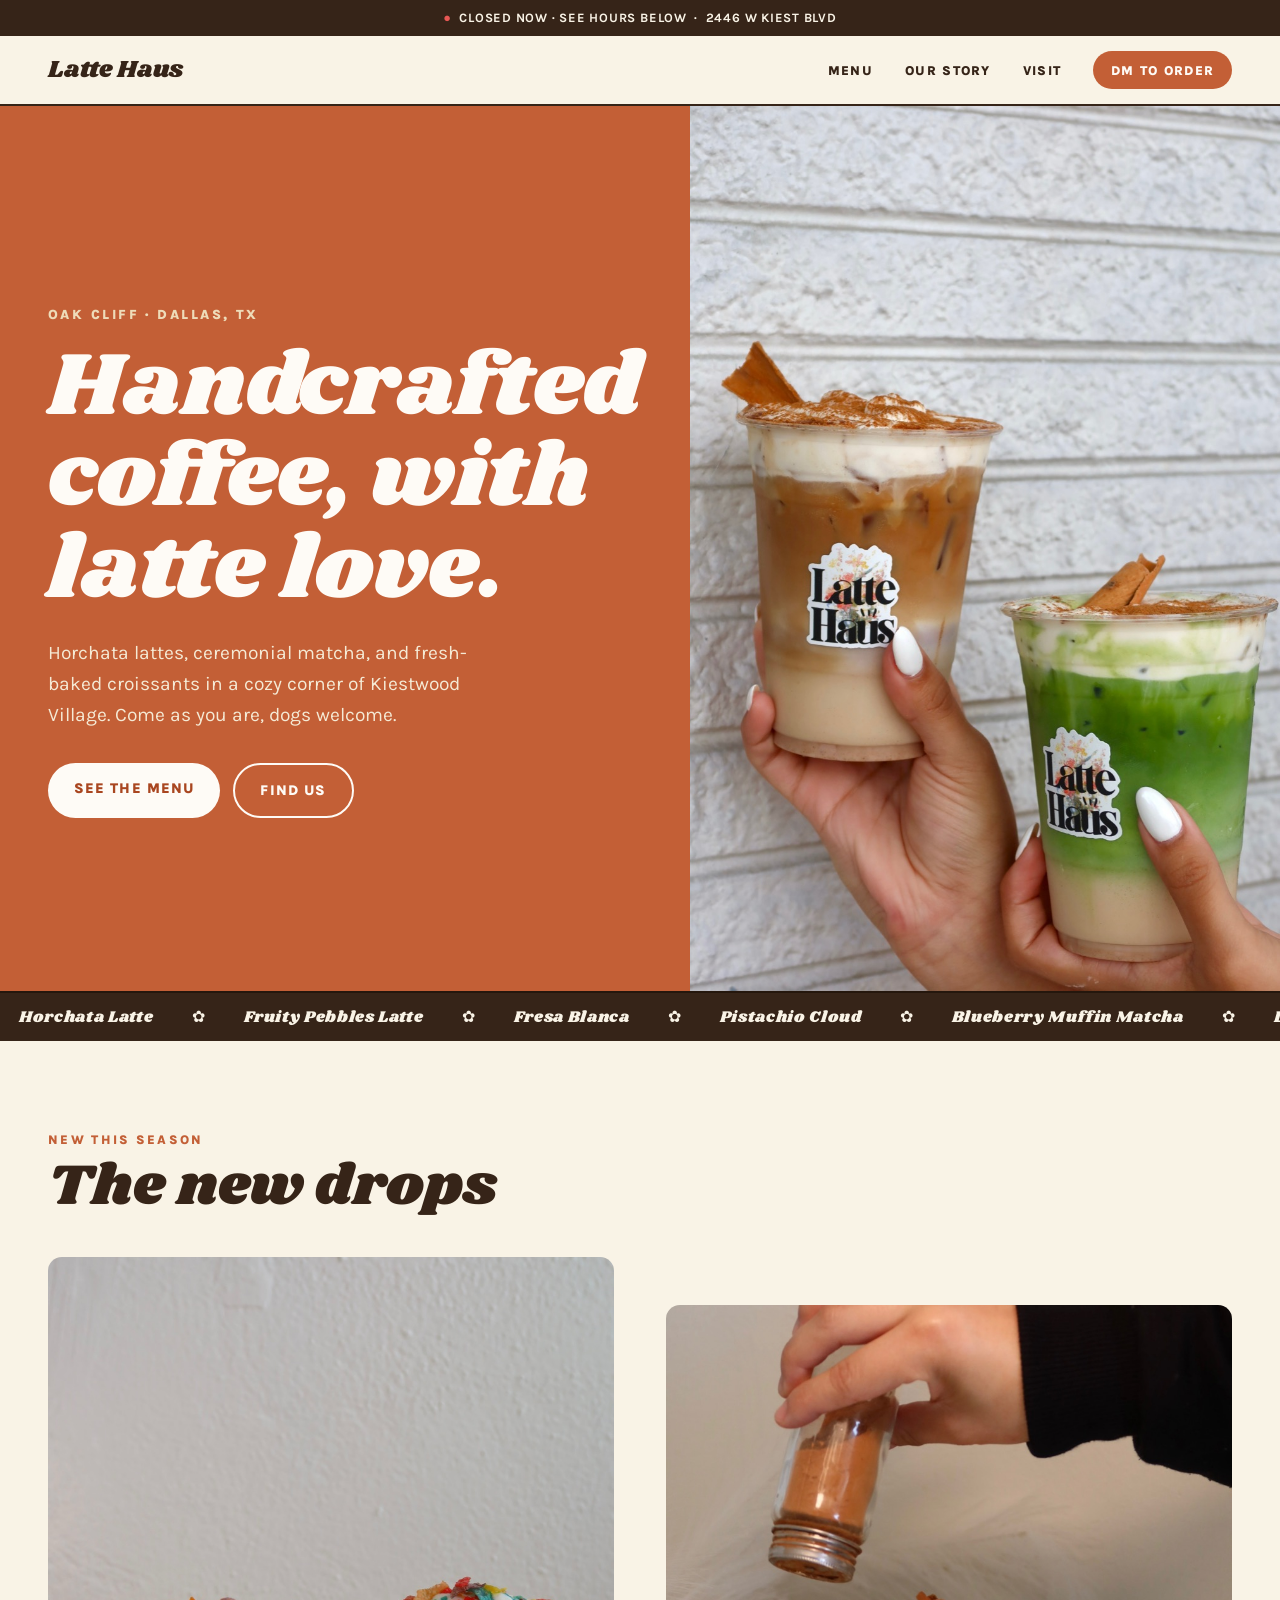
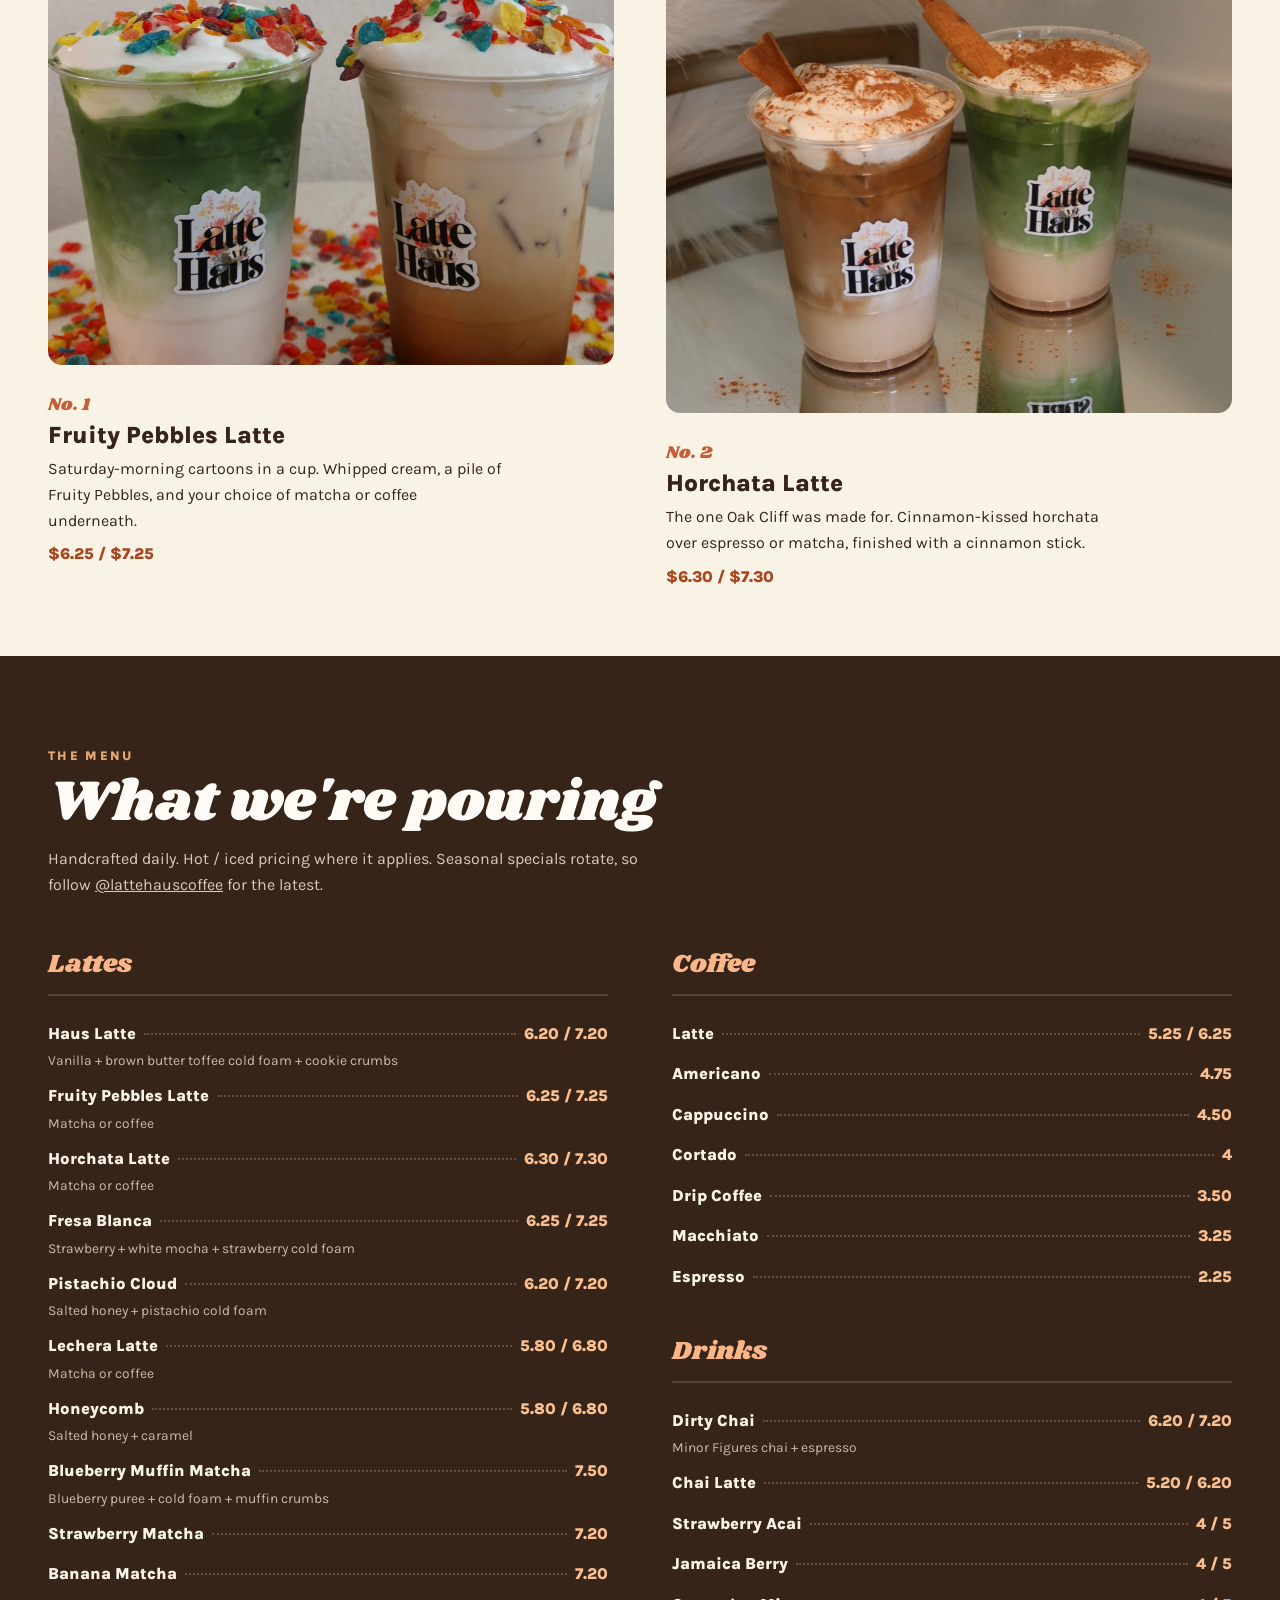
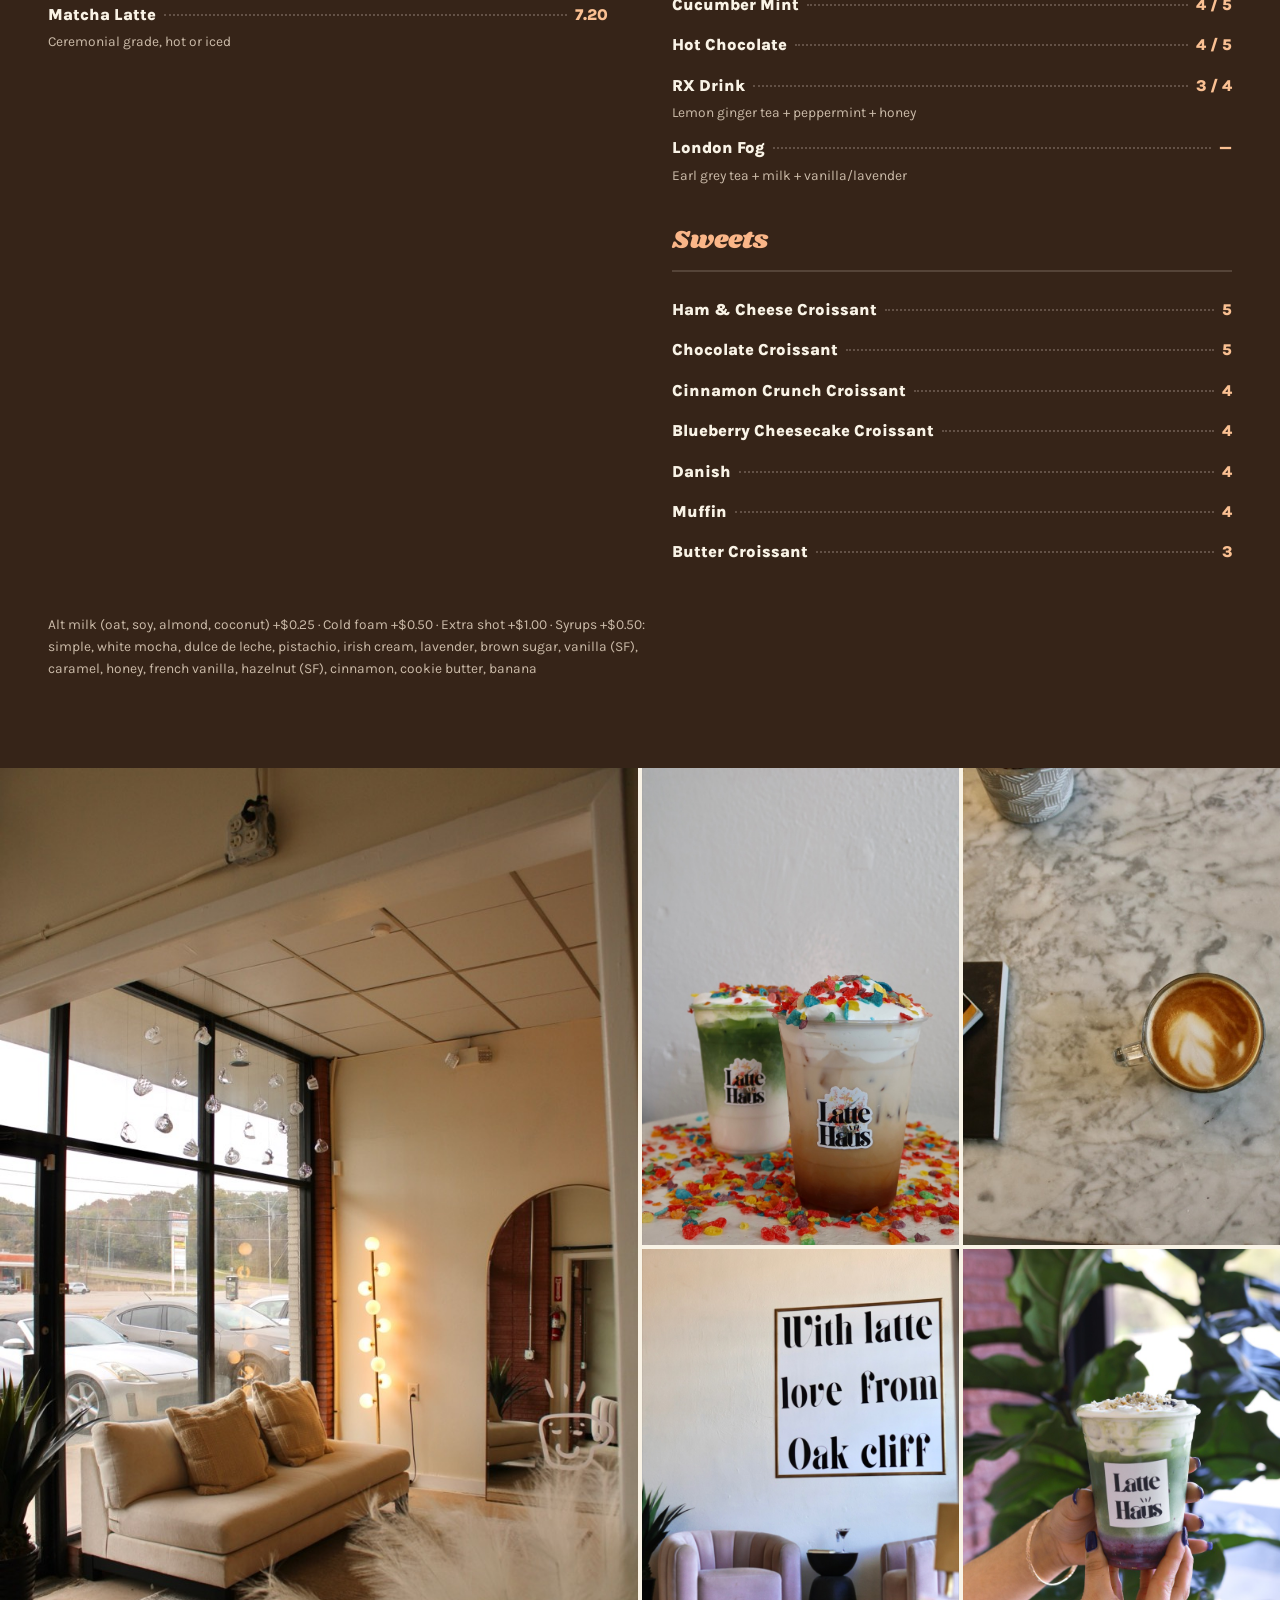
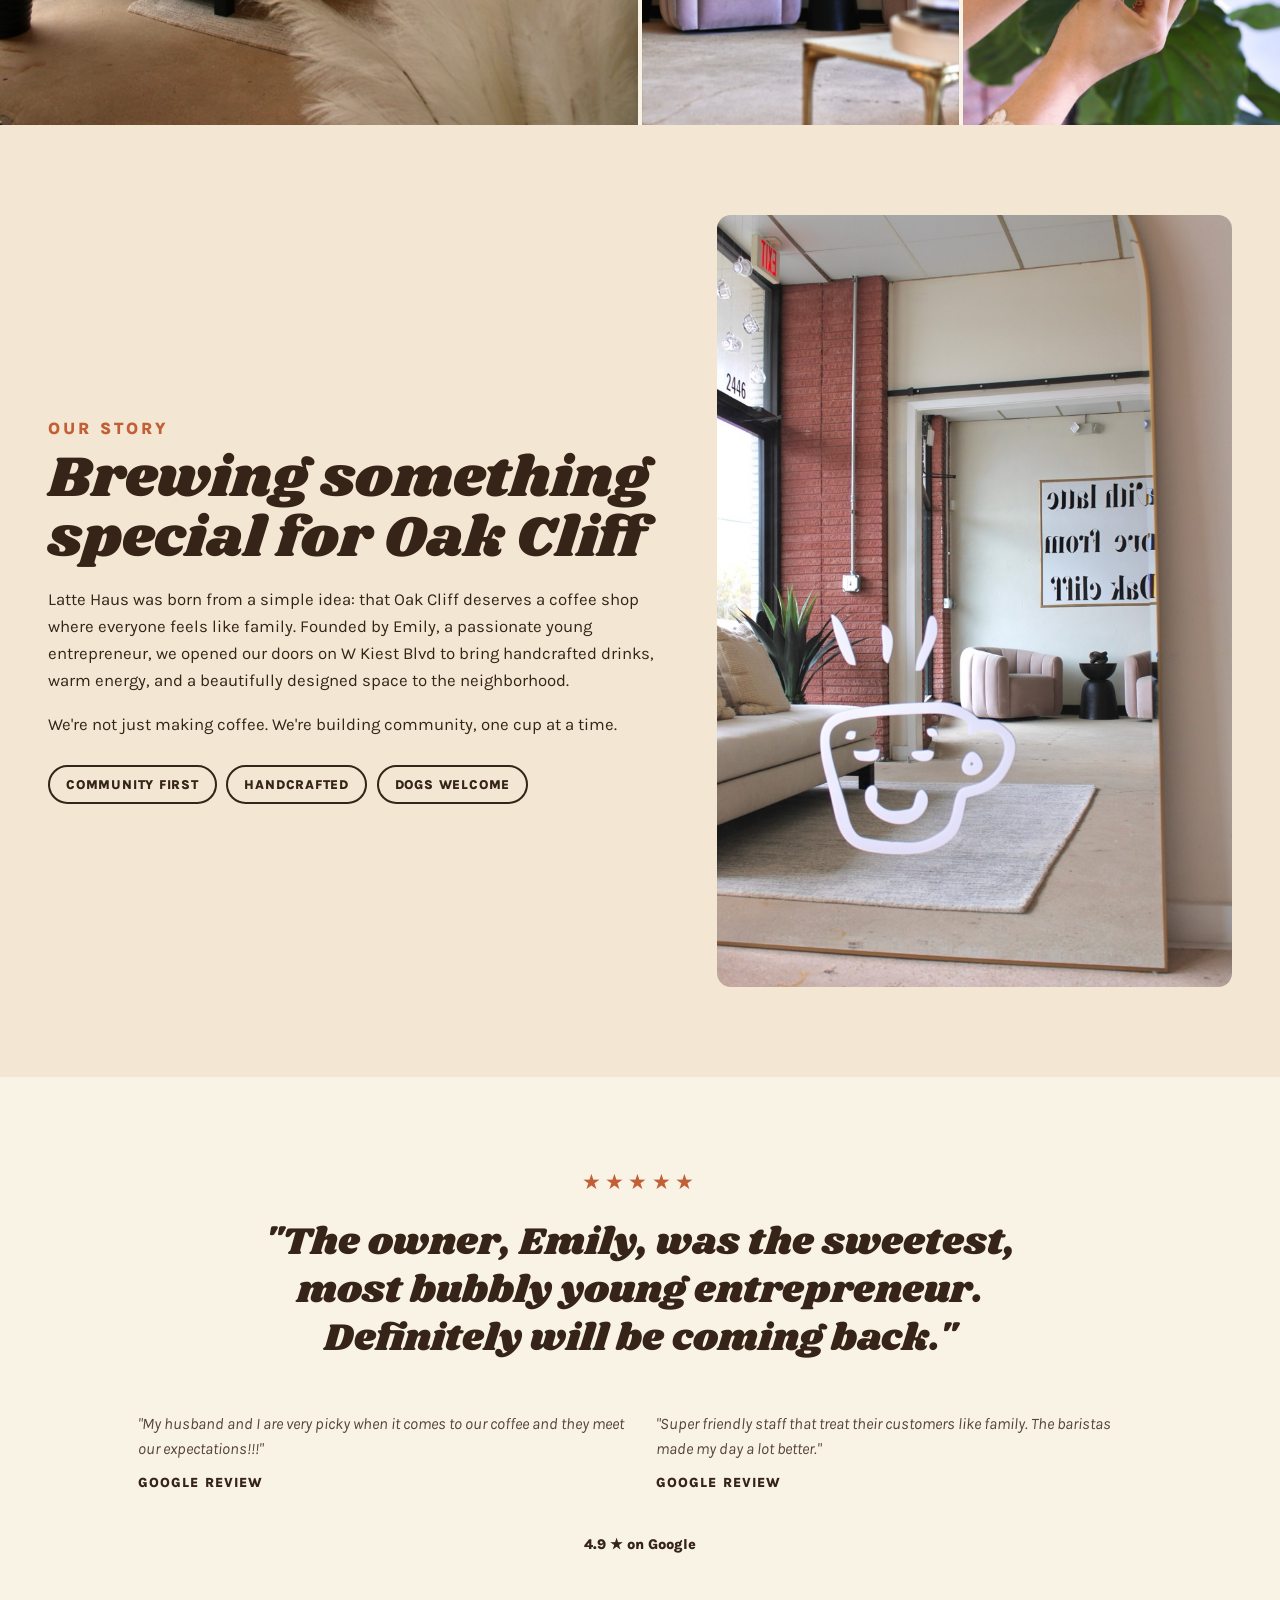
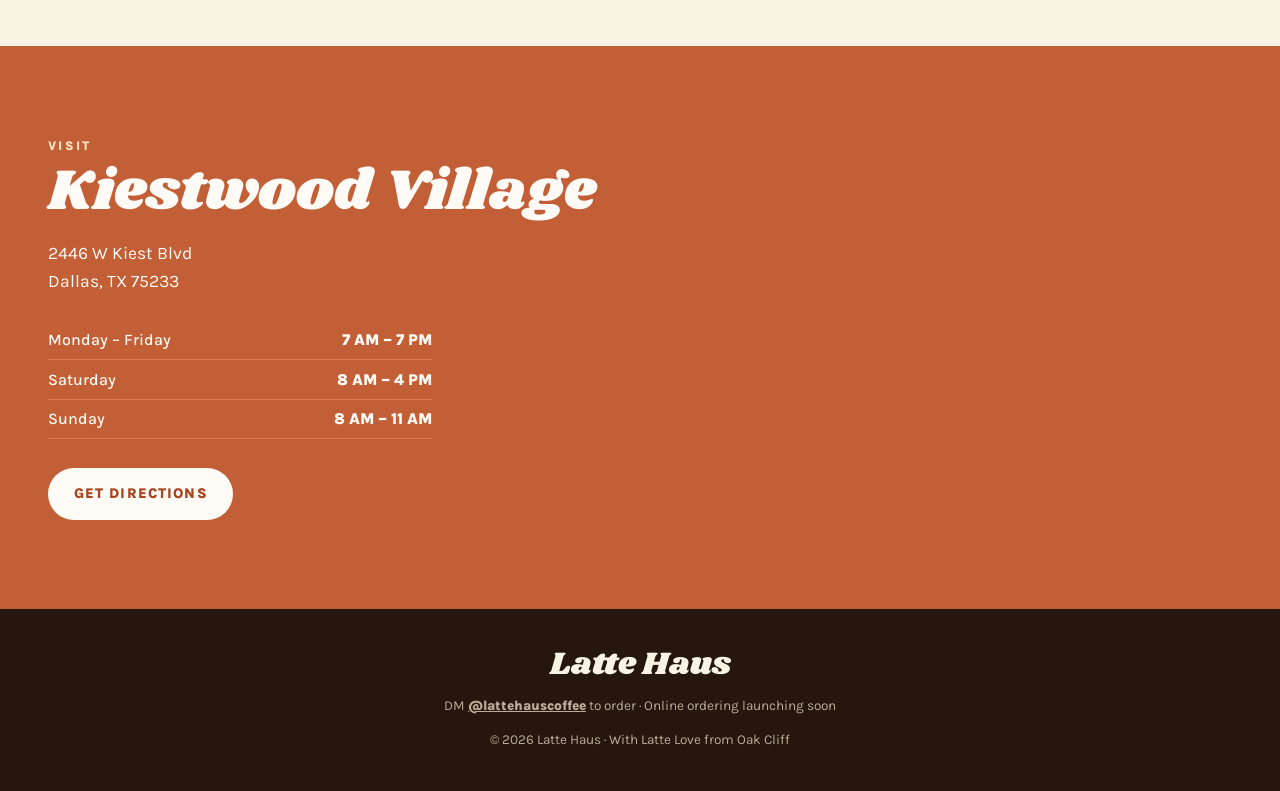
==== mock2.html @ 2e66d917 "Add mock2.html: alternative homepage design preview (unlisted, noindex) Co-Authored-By: Claude Fable" ====
<!DOCTYPE html>
<html lang="en">
<head>
  <meta charset="UTF-8">
  <meta name="viewport" content="width=device-width, initial-scale=1.0">
  <meta name="robots" content="noindex, nofollow">
  <title>Latte Haus — Mock 2 Preview</title>
  <link rel="preconnect" href="https://fonts.googleapis.com">
  <link rel="preconnect" href="https://fonts.gstatic.com" crossorigin>
  <link href="https://fonts.googleapis.com/css2?family=Shrikhand&family=Karla:ital,wght@0,400;0,500;0,700;0,800;1,400&display=swap" rel="stylesheet">
  <style>
    :root {
      --cream: oklch(0.965 0.018 84);
      --cream-deep: oklch(0.93 0.03 80);
      --espresso: oklch(0.28 0.035 55);
      --espresso-deep: oklch(0.22 0.03 55);
      --terracotta: oklch(0.6 0.14 42);
      --terracotta-deep: oklch(0.52 0.14 40);
      --matcha: oklch(0.55 0.09 135);
      --whip: oklch(0.99 0.008 84);
      --display: 'Shrikhand', serif;
      --body: 'Karla', sans-serif;
    }
    * { margin: 0; padding: 0; box-sizing: border-box; }
    html { scroll-behavior: smooth; scroll-padding-top: 4.5rem; }
    body {
      font-family: var(--body);
      background: var(--cream);
      color: var(--espresso);
      line-height: 1.6;
      overflow-x: hidden;
    }
    img { max-width: 100%; display: block; }
    a { color: inherit; }

    /* ---------- status ribbon ---------- */
    .ribbon {
      background: var(--espresso);
      color: var(--cream);
      font-size: 0.8rem;
      font-weight: 700;
      letter-spacing: 0.06em;
      text-transform: uppercase;
      text-align: center;
      padding: 0.5rem 1rem;
    }
    .ribbon .dot { color: oklch(0.75 0.16 140); }
    .ribbon .closed-dot { color: oklch(0.65 0.18 25); }

    /* ---------- nav ---------- */
    nav {
      position: sticky; top: 0; z-index: 50;
      display: flex; align-items: center; justify-content: space-between;
      padding: 0.9rem clamp(1rem, 4vw, 3rem);
      background: var(--cream);
      border-bottom: 2px solid var(--espresso);
    }
    .wordmark { font-family: var(--display); font-size: 1.5rem; text-decoration: none; line-height: 1; }
    .nav-links { display: flex; gap: clamp(0.9rem, 2.5vw, 2rem); align-items: center; }
    .nav-links a {
      text-decoration: none; font-weight: 800; font-size: 0.82rem;
      letter-spacing: 0.1em; text-transform: uppercase;
    }
    .nav-links a.order-pill {
      background: var(--terracotta); color: var(--whip);
      padding: 0.55rem 1.1rem; border-radius: 99px;
    }
    .nav-links a:not(.order-pill) { display: none; }
    @media (min-width: 720px) { .nav-links a:not(.order-pill) { display: inline; } }

    /* ---------- hero ---------- */
    .hero { background: var(--terracotta); color: var(--whip); }
    .hero-inner {
      display: grid; grid-template-columns: 1fr;
      max-width: 1300px; margin: 0 auto;
    }
    .hero-copy { padding: clamp(2.5rem, 6vw, 5rem) clamp(1.25rem, 4vw, 3rem) clamp(2rem, 4vw, 4rem); }
    .hero-kicker {
      font-weight: 800; font-size: 0.85rem; letter-spacing: 0.18em;
      text-transform: uppercase; margin-bottom: 1rem;
      color: oklch(0.9 0.05 84);
    }
    h1 {
      font-family: var(--display);
      font-size: clamp(2.6rem, 8.5vw, 5.6rem);
      line-height: 1.02;
      font-weight: 400;
      text-wrap: balance;
    }
    .hero-copy p.sub {
      margin-top: 1.4rem; font-size: clamp(1rem, 2vw, 1.2rem);
      max-width: 42ch; color: oklch(0.94 0.03 84);
    }
    .hero-ctas { margin-top: 2rem; display: flex; gap: 0.8rem; flex-wrap: wrap; }
    .btn {
      display: inline-block; text-decoration: none; font-weight: 800;
      font-size: 0.9rem; letter-spacing: 0.08em; text-transform: uppercase;
      padding: 0.9rem 1.6rem; border-radius: 99px;
    }
    .btn-light { background: var(--whip); color: var(--terracotta-deep); }
    .btn-ghost { border: 2px solid var(--whip); color: var(--whip); }
    .hero-photo img { width: 100%; height: 100%; object-fit: cover; aspect-ratio: 4/3; }
    @media (min-width: 900px) {
      .hero-inner { grid-template-columns: 1.05fr 1fr; align-items: stretch; }
      .hero-copy { align-self: center; }
      .hero-photo img { aspect-ratio: auto; min-height: 560px; }
    }

    /* ---------- ticker ---------- */
    .ticker {
      background: var(--espresso); color: var(--cream);
      overflow: hidden; white-space: nowrap;
      border-top: 2px solid var(--espresso-deep);
      padding: 0.65rem 0;
    }
    .ticker-track {
      display: inline-block;
      animation: tick 28s linear infinite;
      font-family: var(--display); font-size: 1rem; letter-spacing: 0.04em;
    }
    .ticker-track span { margin: 0 1.2rem; }
    @keyframes tick { from { transform: translateX(0); } to { transform: translateX(-50%); } }
    @media (prefers-reduced-motion: reduce) { .ticker-track { animation: none; } }

    /* ---------- new drops ---------- */
    .drops { max-width: 1300px; margin: 0 auto; padding: clamp(3rem, 7vw, 6rem) clamp(1.25rem, 4vw, 3rem); }
    .section-kicker {
      font-weight: 800; font-size: 0.8rem; letter-spacing: 0.18em;
      text-transform: uppercase; color: var(--terracotta);
    }
    h2 {
      font-family: var(--display); font-weight: 400;
      font-size: clamp(2rem, 5.5vw, 3.6rem); line-height: 1.05;
      margin-top: 0.4rem;
    }
    .drops-grid { display: grid; gap: clamp(1.5rem, 4vw, 3.5rem); margin-top: 2.5rem; }
    .drop { display: grid; gap: 1.2rem; align-content: start; }
    .drop img { border-radius: 14px; aspect-ratio: 4/5; object-fit: cover; }
    .drop-num {
      font-family: var(--display); color: var(--terracotta);
      font-size: 1.1rem;
    }
    .drop h3 { font-size: 1.5rem; font-weight: 800; line-height: 1.15; margin-top: 0.2rem; }
    .drop p { margin-top: 0.4rem; max-width: 46ch; }
    .drop .price { font-weight: 800; color: var(--terracotta-deep); margin-top: 0.5rem; }
    @media (min-width: 800px) {
      .drops-grid { grid-template-columns: 1fr 1fr; }
      .drop:nth-child(2) { transform: translateY(3rem); }
    }

    /* ---------- menu ---------- */
    .menu { background: var(--espresso); color: var(--cream); }
    .menu-inner { max-width: 1300px; margin: 0 auto; padding: clamp(3rem, 7vw, 6rem) clamp(1.25rem, 4vw, 3rem); }
    .menu .section-kicker { color: oklch(0.78 0.1 60); }
    .menu h2 { color: var(--whip); }
    .menu-note-top { margin-top: 0.8rem; color: oklch(0.85 0.03 70); max-width: 60ch; }
    .menu-cols { display: grid; gap: clamp(2.2rem, 5vw, 4rem); margin-top: 3rem; }
    @media (min-width: 800px) { .menu-cols { grid-template-columns: 1fr 1fr; } }
    .menu-cat h3 {
      font-family: var(--display); font-weight: 400; font-size: 1.6rem;
      color: oklch(0.83 0.1 55);
      border-bottom: 2px solid oklch(0.4 0.03 55);
      padding-bottom: 0.5rem; margin-bottom: 1.1rem;
    }
    .mi { display: flex; align-items: baseline; gap: 0.5rem; padding: 0.45rem 0; }
    .mi .n { font-weight: 800; font-size: 1.02rem; white-space: nowrap; }
    .mi .leader { flex: 1; border-bottom: 2px dotted oklch(0.45 0.03 55); transform: translateY(-4px); min-width: 1.5rem; }
    .mi .p { font-weight: 800; white-space: nowrap; color: oklch(0.85 0.09 60); }
    .mi-desc { font-size: 0.86rem; color: oklch(0.8 0.03 70); margin: -0.3rem 0 0.3rem; max-width: 52ch; }
    .menu-footnote { margin-top: 2.5rem; font-size: 0.86rem; color: oklch(0.8 0.03 70); max-width: 75ch; }

    /* ---------- gallery ---------- */
    .gallery { display: grid; grid-template-columns: repeat(2, 1fr); gap: 4px; }
    .gallery img { width: 100%; height: 100%; object-fit: cover; aspect-ratio: 1; }
    .gallery img:first-child { grid-column: span 2; aspect-ratio: 2/1; }
    @media (min-width: 800px) {
      .gallery { grid-template-columns: repeat(4, 1fr); }
      .gallery img:first-child { grid-column: span 2; grid-row: span 2; aspect-ratio: auto; }
    }

    /* ---------- story ---------- */
    .story-wrap { background: var(--cream-deep); }
    .story {
      max-width: 1300px; margin: 0 auto;
      padding: clamp(3rem, 7vw, 6rem) clamp(1.25rem, 4vw, 3rem);
      display: grid; gap: 2.5rem;
    }
    .story p { max-width: 62ch; margin-top: 1.1rem; font-size: 1.05rem; }
    .story-facts { display: flex; flex-wrap: wrap; gap: 0.6rem; margin-top: 1.6rem; }
    .fact {
      border: 2px solid var(--espresso); border-radius: 99px;
      padding: 0.45rem 1rem; font-weight: 800; font-size: 0.82rem;
      letter-spacing: 0.06em; text-transform: uppercase;
    }
    .story img { border-radius: 14px; }
    @media (min-width: 900px) {
      .story { grid-template-columns: 1.1fr 0.9fr; align-items: center; }
    }

    /* ---------- reviews ---------- */
    .reviews { max-width: 1100px; margin: 0 auto; padding: clamp(3rem, 7vw, 6rem) clamp(1.25rem, 4vw, 3rem); text-align: center; }
    .stars { color: var(--terracotta); font-size: 1.3rem; letter-spacing: 0.2em; }
    blockquote.big {
      font-family: var(--display); font-weight: 400;
      font-size: clamp(1.4rem, 3.6vw, 2.4rem); line-height: 1.25;
      margin-top: 1.2rem; text-wrap: balance;
    }
    .review-row { display: grid; gap: 2rem; margin-top: 3rem; text-align: left; }
    @media (min-width: 720px) { .review-row { grid-template-columns: 1fr 1fr; } }
    .review-row blockquote { font-style: italic; color: oklch(0.4 0.03 55); }
    .review-row cite { display: block; font-style: normal; font-weight: 800; margin-top: 0.6rem; font-size: 0.85rem; letter-spacing: 0.08em; text-transform: uppercase; }
    .gbadge { margin-top: 2.5rem; font-weight: 800; font-size: 0.9rem; }

    /* ---------- visit ---------- */
    .visit { background: var(--terracotta); color: var(--whip); }
    .visit-inner {
      max-width: 1300px; margin: 0 auto;
      padding: clamp(3rem, 7vw, 6rem) clamp(1.25rem, 4vw, 3rem);
      display: grid; gap: 2.5rem;
    }
    @media (min-width: 900px) { .visit-inner { grid-template-columns: 1fr 1fr; } }
    .visit .section-kicker { color: oklch(0.92 0.05 84); }
    .visit h2 { color: var(--whip); }
    .visit address { font-style: normal; font-size: 1.1rem; margin-top: 1rem; }
    .hours { margin-top: 1.6rem; width: 100%; max-width: 24rem; border-collapse: collapse; }
    .hours td { padding: 0.4rem 0; border-bottom: 1px solid oklch(0.68 0.12 42); font-weight: 500; }
    .hours td:last-child { text-align: right; font-weight: 800; }
    .visit iframe { width: 100%; height: 100%; min-height: 320px; border: 0; border-radius: 14px; }
    .visit .btn-light { margin-top: 1.8rem; }

    /* ---------- footer ---------- */
    footer {
      background: var(--espresso-deep); color: var(--cream);
      text-align: center; padding: 2.5rem 1.25rem;
    }
    footer .wordmark { font-size: 2rem; }
    footer p { font-size: 0.85rem; margin-top: 0.8rem; color: oklch(0.75 0.03 70); }
    footer a { font-weight: 800; }
  </style>
</head>
<body>

  <div class="ribbon" id="status-ribbon">☕ With Latte Love from Oak Cliff</div>

  <nav>
    <a class="wordmark" href="#top">Latte Haus</a>
    <div class="nav-links">
      <a href="#menu">Menu</a>
      <a href="#story">Our Story</a>
      <a href="#visit">Visit</a>
      <a class="order-pill" href="https://www.instagram.com/lattehauscoffee/" target="_blank" rel="noopener">DM to Order</a>
    </div>
  </nav>

  <header class="hero" id="top">
    <div class="hero-inner">
      <div class="hero-copy">
        <p class="hero-kicker">Oak Cliff · Dallas, TX</p>
        <h1>Handcrafted coffee, with latte love.</h1>
        <p class="sub">Horchata lattes, ceremonial matcha, and fresh-baked croissants in a cozy corner of Kiestwood Village. Come as you are, dogs welcome.</p>
        <div class="hero-ctas">
          <a class="btn btn-light" href="#menu">See the Menu</a>
          <a class="btn btn-ghost" href="#visit">Find Us</a>
        </div>
      </div>
      <div class="hero-photo">
        <img src="images/horchata-matcha-pair-wall.jpg" alt="Horchata Latte and matcha Horchata Latte, cinnamon-dusted, held up against the white brick outside Latte Haus">
      </div>
    </div>
  </header>

  <div class="ticker" aria-hidden="true">
    <div class="ticker-track" id="ticker-track">
      <span>Horchata Latte</span><span>✿</span><span>Fruity Pebbles Latte</span><span>✿</span><span>Fresa Blanca</span><span>✿</span><span>Pistachio Cloud</span><span>✿</span><span>Blueberry Muffin Matcha</span><span>✿</span><span>Lechera Latte</span><span>✿</span><span>Honeycomb</span><span>✿</span><span>Jamaica Berry</span><span>✿</span>
    </div>
  </div>

  <section class="drops">
    <p class="section-kicker">New This Season</p>
    <h2>The new drops</h2>
    <div class="drops-grid">
      <div class="drop">
        <img src="images/fruity-pebbles-pair.jpg" alt="Fruity Pebbles Lattes, matcha and coffee, piled with whipped cream and cereal">
        <div>
          <p class="drop-num">No. 1</p>
          <h3>Fruity Pebbles Latte</h3>
          <p>Saturday-morning cartoons in a cup. Whipped cream, a pile of Fruity Pebbles, and your choice of matcha or coffee underneath.</p>
          <p class="price">$6.25 / $7.25</p>
        </div>
      </div>
      <div class="drop">
        <img src="images/horchata-cinnamon-sprinkle.jpg" alt="Cinnamon being shaken over a pair of Horchata Lattes with cinnamon-stick garnish">
        <div>
          <p class="drop-num">No. 2</p>
          <h3>Horchata Latte</h3>
          <p>The one Oak Cliff was made for. Cinnamon-kissed horchata over espresso or matcha, finished with a cinnamon stick.</p>
          <p class="price">$6.30 / $7.30</p>
        </div>
      </div>
    </div>
  </section>

  <section class="menu" id="menu">
    <div class="menu-inner">
      <p class="section-kicker">The Menu</p>
      <h2>What we're pouring</h2>
      <p class="menu-note-top">Handcrafted daily. Hot / iced pricing where it applies. Seasonal specials rotate, so follow <a href="https://www.instagram.com/lattehauscoffee/" target="_blank" rel="noopener">@lattehauscoffee</a> for the latest.</p>
      <div class="menu-cols">
        <div>
          <div class="menu-cat">
            <h3>Lattes</h3>
            <div class="mi"><span class="n">Haus Latte</span><span class="leader"></span><span class="p">6.20 / 7.20</span></div>
            <p class="mi-desc">Vanilla + brown butter toffee cold foam + cookie crumbs</p>
            <div class="mi"><span class="n">Fruity Pebbles Latte</span><span class="leader"></span><span class="p">6.25 / 7.25</span></div>
            <p class="mi-desc">Matcha or coffee</p>
            <div class="mi"><span class="n">Horchata Latte</span><span class="leader"></span><span class="p">6.30 / 7.30</span></div>
            <p class="mi-desc">Matcha or coffee</p>
            <div class="mi"><span class="n">Fresa Blanca</span><span class="leader"></span><span class="p">6.25 / 7.25</span></div>
            <p class="mi-desc">Strawberry + white mocha + strawberry cold foam</p>
            <div class="mi"><span class="n">Pistachio Cloud</span><span class="leader"></span><span class="p">6.20 / 7.20</span></div>
            <p class="mi-desc">Salted honey + pistachio cold foam</p>
            <div class="mi"><span class="n">Lechera Latte</span><span class="leader"></span><span class="p">5.80 / 6.80</span></div>
            <p class="mi-desc">Matcha or coffee</p>
            <div class="mi"><span class="n">Honeycomb</span><span class="leader"></span><span class="p">5.80 / 6.80</span></div>
            <p class="mi-desc">Salted honey + caramel</p>
            <div class="mi"><span class="n">Blueberry Muffin Matcha</span><span class="leader"></span><span class="p">7.50</span></div>
            <p class="mi-desc">Blueberry puree + cold foam + muffin crumbs</p>
            <div class="mi"><span class="n">Strawberry Matcha</span><span class="leader"></span><span class="p">7.20</span></div>
            <div class="mi"><span class="n">Banana Matcha</span><span class="leader"></span><span class="p">7.20</span></div>
            <div class="mi"><span class="n">Matcha Latte</span><span class="leader"></span><span class="p">7.20</span></div>
            <p class="mi-desc">Ceremonial grade, hot or iced</p>
          </div>
        </div>
        <div>
          <div class="menu-cat">
            <h3>Coffee</h3>
            <div class="mi"><span class="n">Latte</span><span class="leader"></span><span class="p">5.25 / 6.25</span></div>
            <div class="mi"><span class="n">Americano</span><span class="leader"></span><span class="p">4.75</span></div>
            <div class="mi"><span class="n">Cappuccino</span><span class="leader"></span><span class="p">4.50</span></div>
            <div class="mi"><span class="n">Cortado</span><span class="leader"></span><span class="p">4</span></div>
            <div class="mi"><span class="n">Drip Coffee</span><span class="leader"></span><span class="p">3.50</span></div>
            <div class="mi"><span class="n">Macchiato</span><span class="leader"></span><span class="p">3.25</span></div>
            <div class="mi"><span class="n">Espresso</span><span class="leader"></span><span class="p">2.25</span></div>
          </div>
          <div class="menu-cat" style="margin-top:2.2rem;">
            <h3>Drinks</h3>
            <div class="mi"><span class="n">Dirty Chai</span><span class="leader"></span><span class="p">6.20 / 7.20</span></div>
            <p class="mi-desc">Minor Figures chai + espresso</p>
            <div class="mi"><span class="n">Chai Latte</span><span class="leader"></span><span class="p">5.20 / 6.20</span></div>
            <div class="mi"><span class="n">Strawberry Acai</span><span class="leader"></span><span class="p">4 / 5</span></div>
            <div class="mi"><span class="n">Jamaica Berry</span><span class="leader"></span><span class="p">4 / 5</span></div>
            <div class="mi"><span class="n">Cucumber Mint</span><span class="leader"></span><span class="p">4 / 5</span></div>
            <div class="mi"><span class="n">Hot Chocolate</span><span class="leader"></span><span class="p">4 / 5</span></div>
            <div class="mi"><span class="n">RX Drink</span><span class="leader"></span><span class="p">3 / 4</span></div>
            <p class="mi-desc">Lemon ginger tea + peppermint + honey</p>
            <div class="mi"><span class="n">London Fog</span><span class="leader"></span><span class="p">—</span></div>
            <p class="mi-desc">Earl grey tea + milk + vanilla/lavender</p>
          </div>
          <div class="menu-cat" style="margin-top:2.2rem;">
            <h3>Sweets</h3>
            <div class="mi"><span class="n">Ham &amp; Cheese Croissant</span><span class="leader"></span><span class="p">5</span></div>
            <div class="mi"><span class="n">Chocolate Croissant</span><span class="leader"></span><span class="p">5</span></div>
            <div class="mi"><span class="n">Cinnamon Crunch Croissant</span><span class="leader"></span><span class="p">4</span></div>
            <div class="mi"><span class="n">Blueberry Cheesecake Croissant</span><span class="leader"></span><span class="p">4</span></div>
            <div class="mi"><span class="n">Danish</span><span class="leader"></span><span class="p">4</span></div>
            <div class="mi"><span class="n">Muffin</span><span class="leader"></span><span class="p">4</span></div>
            <div class="mi"><span class="n">Butter Croissant</span><span class="leader"></span><span class="p">3</span></div>
          </div>
        </div>
      </div>
      <p class="menu-footnote">Alt milk (oat, soy, almond, coconut) +$0.25 · Cold foam +$0.50 · Extra shot +$1.00 · Syrups +$0.50: simple, white mocha, dulce de leche, pistachio, irish cream, lavender, brown sugar, vanilla (SF), caramel, honey, french vanilla, hazelnut (SF), cinnamon, cookie butter, banana</p>
    </div>
  </section>

  <div class="gallery">
    <img src="images/interior-lounge.jpg" alt="The lounge at Latte Haus, warm light and cozy seating" loading="lazy">
    <img src="images/fruity-pebbles-duo.jpg" alt="Fruity Pebbles Lattes topped with whipped cream and cereal" loading="lazy">
    <img src="images/latte-art-marble.jpg" alt="Latte art on the marble counter" loading="lazy">
    <img src="images/wall-sign-interior.jpg" alt="With Latte Love from Oak Cliff sign above the pink velvet chairs" loading="lazy">
    <img src="images/blueberry-matcha-hero.jpg" alt="Blueberry Muffin Matcha, layered blueberry and vanilla foam" loading="lazy">
  </div>

  <div class="story-wrap">
    <section class="story" id="story">
      <div>
        <p class="section-kicker">Our Story</p>
        <h2>Brewing something special for Oak Cliff</h2>
        <p>Latte Haus was born from a simple idea: that Oak Cliff deserves a coffee shop where everyone feels like family. Founded by Emily, a passionate young entrepreneur, we opened our doors on W Kiest Blvd to bring handcrafted drinks, warm energy, and a beautifully designed space to the neighborhood.</p>
        <p>We're not just making coffee. We're building community, one cup at a time.</p>
        <div class="story-facts">
          <span class="fact">Community First</span>
          <span class="fact">Handcrafted</span>
          <span class="fact">Dogs Welcome</span>
        </div>
      </div>
      <img src="images/mirror-mascot.jpg" alt="The Latte Haus mascot in the shop mirror" loading="lazy">
    </section>
  </div>

  <section class="reviews">
    <p class="stars" aria-label="5 stars">★★★★★</p>
    <blockquote class="big">"The owner, Emily, was the sweetest, most bubbly young entrepreneur. Definitely will be coming back."</blockquote>
    <div class="review-row">
      <div>
        <blockquote>"My husband and I are very picky when it comes to our coffee and they meet our expectations!!!"</blockquote>
        <cite>Google review</cite>
      </div>
      <div>
        <blockquote>"Super friendly staff that treat their customers like family. The baristas made my day a lot better."</blockquote>
        <cite>Google review</cite>
      </div>
    </div>
    <p class="gbadge">4.9 ★ on Google</p>
  </section>

  <section class="visit" id="visit">
    <div class="visit-inner">
      <div>
        <p class="section-kicker">Visit</p>
        <h2>Kiestwood Village</h2>
        <address>2446 W Kiest Blvd<br>Dallas, TX 75233</address>
        <table class="hours">
          <tr><td>Monday – Friday</td><td>7 AM – 7 PM</td></tr>
          <tr><td>Saturday</td><td>8 AM – 4 PM</td></tr>
          <tr><td>Sunday</td><td>8 AM – 11 AM</td></tr>
        </table>
        <a class="btn btn-light" href="https://maps.google.com/?q=Latte+Haus+2446+W+Kiest+Blvd+Dallas+TX+75233" target="_blank" rel="noopener">Get Directions</a>
      </div>
      <iframe title="Map to Latte Haus" src="https://www.google.com/maps?q=Latte+Haus,+2446+W+Kiest+Blvd,+Dallas,+TX+75233&output=embed" loading="lazy"></iframe>
    </div>
  </section>

  <footer>
    <span class="wordmark">Latte Haus</span>
    <p>DM <a href="https://www.instagram.com/lattehauscoffee/" target="_blank" rel="noopener">@lattehauscoffee</a> to order · Online ordering launching soon</p>
    <p>© 2026 Latte Haus · With Latte Love from Oak Cliff</p>
  </footer>

  <script>
    // Open/closed status, always America/Chicago (shop time), never the visitor's clock
    (function () {
      const now = new Date();
      const chicago = new Intl.DateTimeFormat('en-US', {
        timeZone: 'America/Chicago', hour12: false, weekday: 'short', hour: 'numeric', minute: 'numeric'
      }).formatToParts(now).reduce((acc, p) => (acc[p.type] = p.value, acc), {});
      const mins = parseInt(chicago.hour, 10) * 60 + parseInt(chicago.minute, 10);
      const day = chicago.weekday;
      const windows = { Mon: [420, 1140], Tue: [420, 1140], Wed: [420, 1140], Thu: [420, 1140], Fri: [420, 1140], Sat: [480, 960], Sun: [480, 660] };
      const w = windows[day];
      const open = w && mins >= w[0] && mins < w[1];
      const fmt = m => {
        const h = Math.floor(m / 60), min = m % 60;
        const h12 = ((h + 11) % 12) + 1;
        return h12 + (min ? ':' + String(min).padStart(2, '0') : '') + (h < 12 ? 'am' : 'pm');
      };
      const el = document.getElementById('status-ribbon');
      el.innerHTML = open
        ? '<span class="dot">●</span>&nbsp; Open now · until ' + fmt(w[1]) + ' &nbsp;·&nbsp; 2446 W Kiest Blvd'
        : '<span class="closed-dot">●</span>&nbsp; Closed now · see hours below &nbsp;·&nbsp; 2446 W Kiest Blvd';
    })();
    // Seamless ticker: duplicate content once
    const t = document.getElementById('ticker-track');
    t.innerHTML += t.innerHTML;
  </script>
</body>
</html>
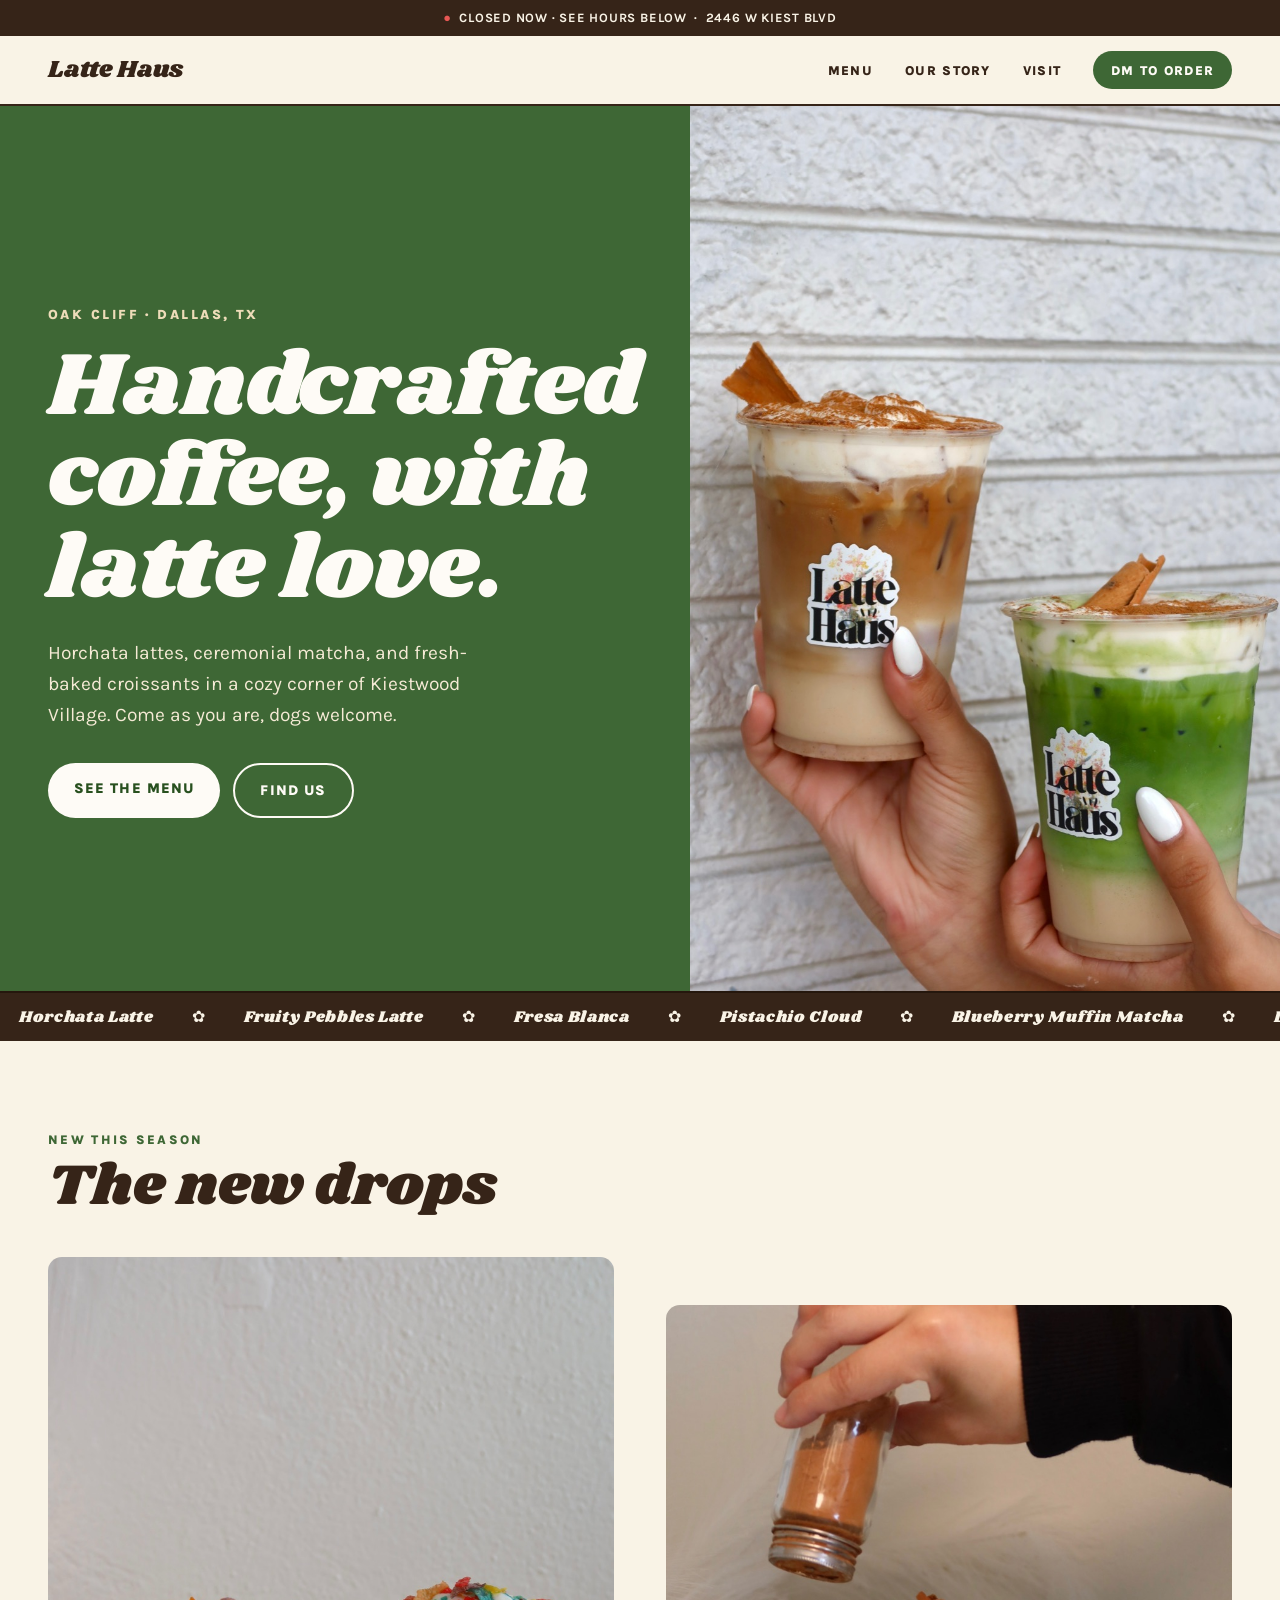
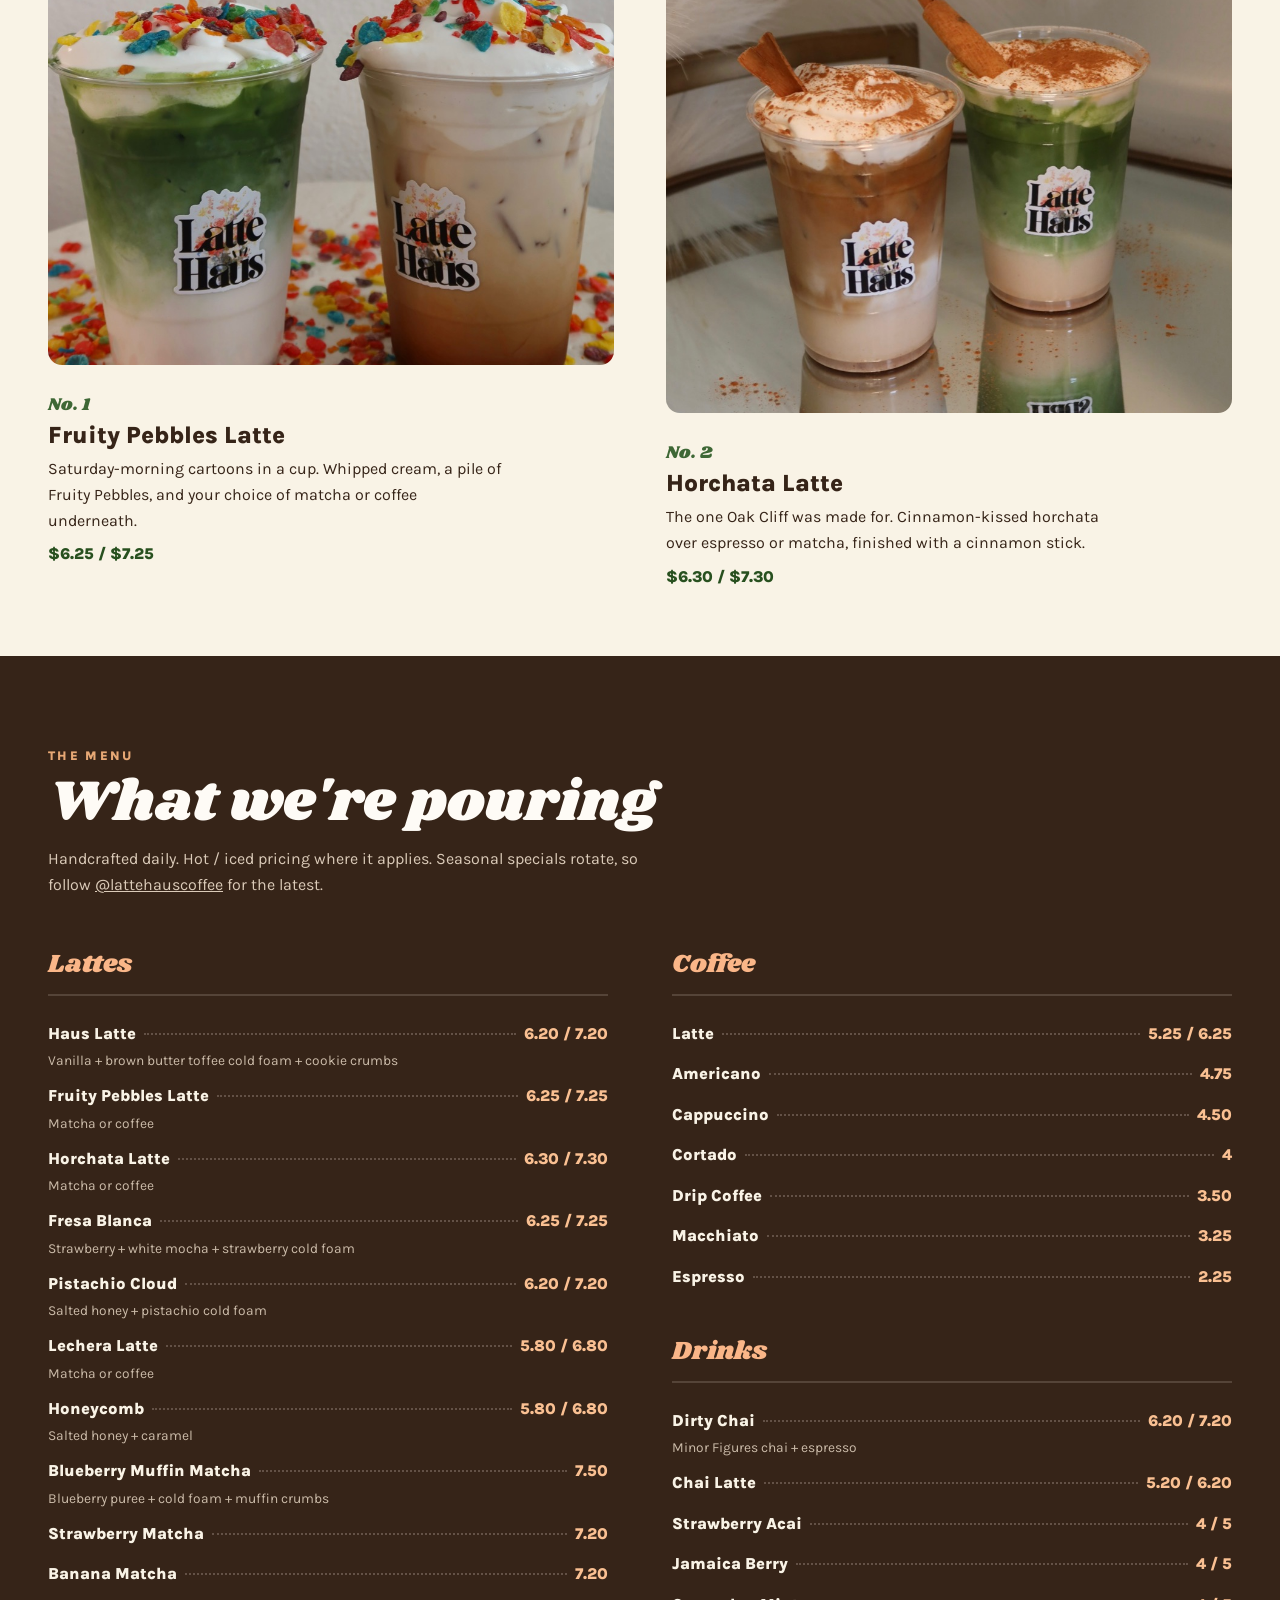
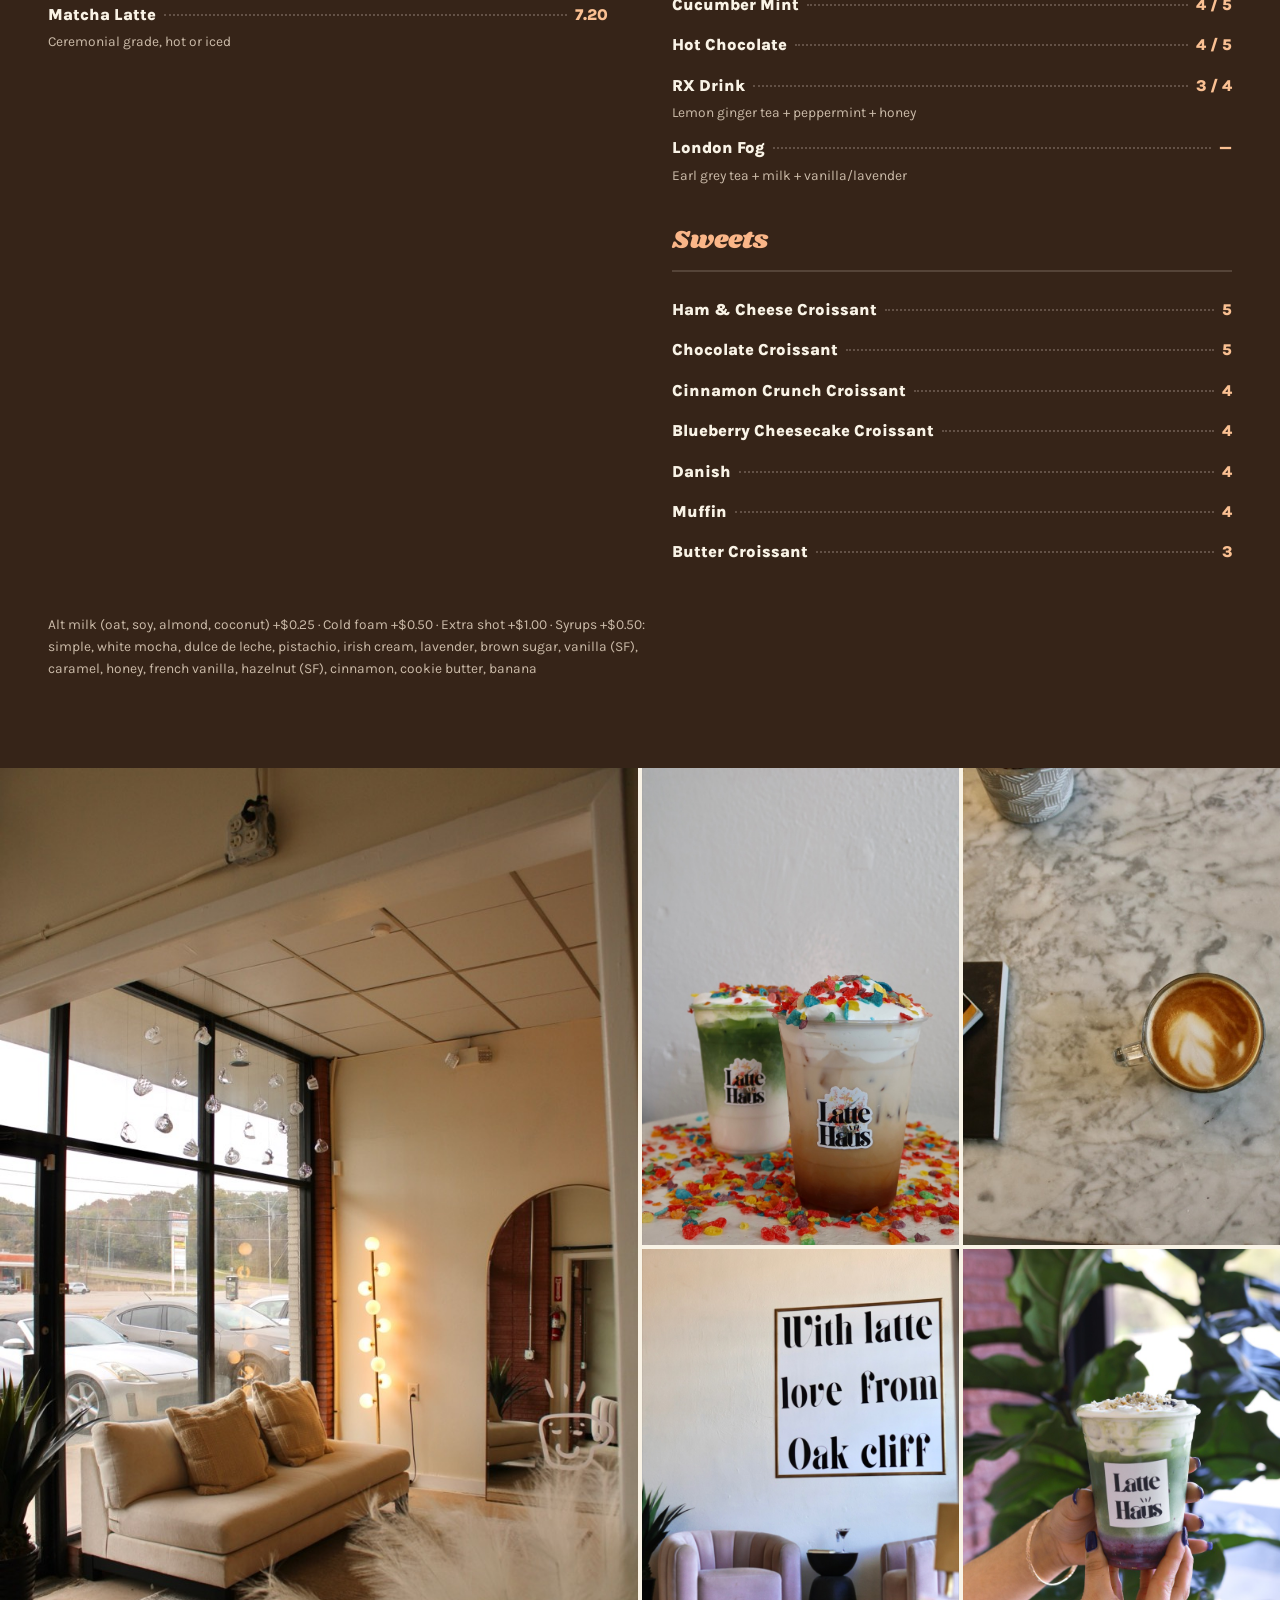
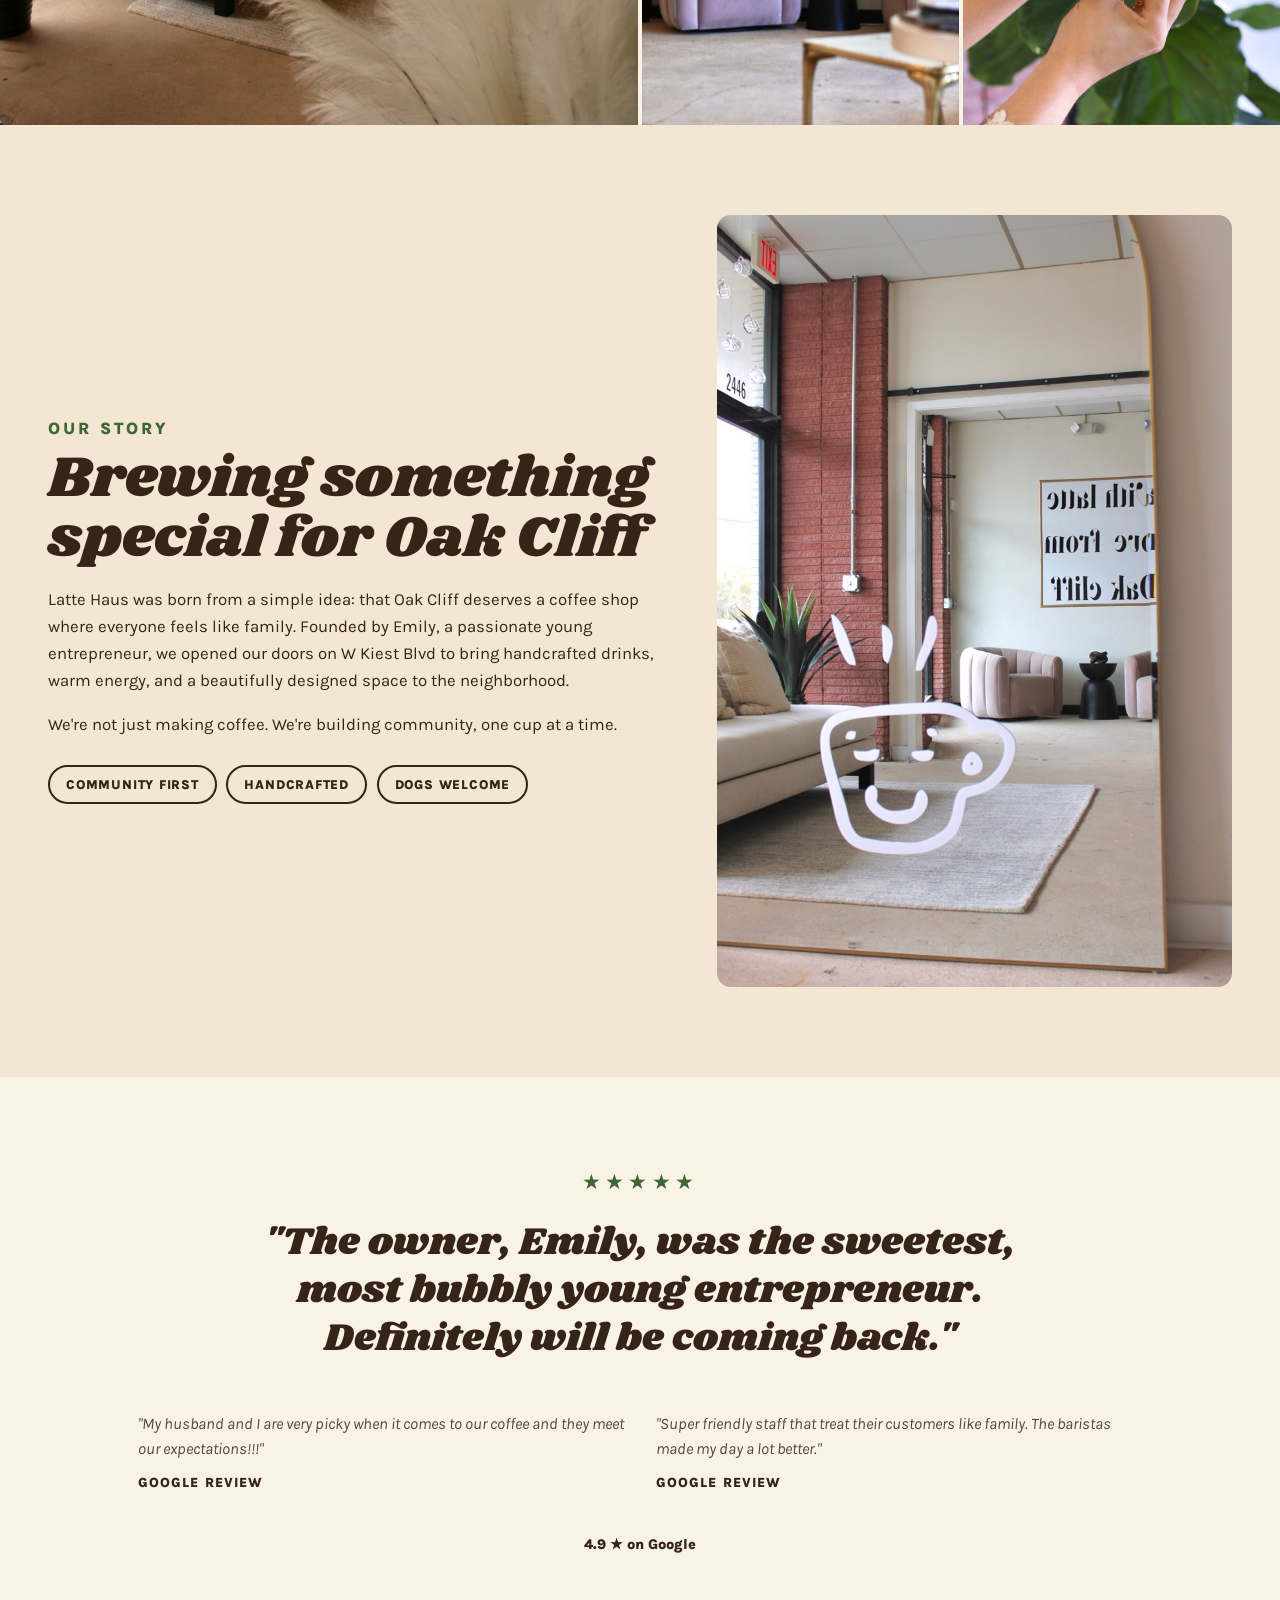
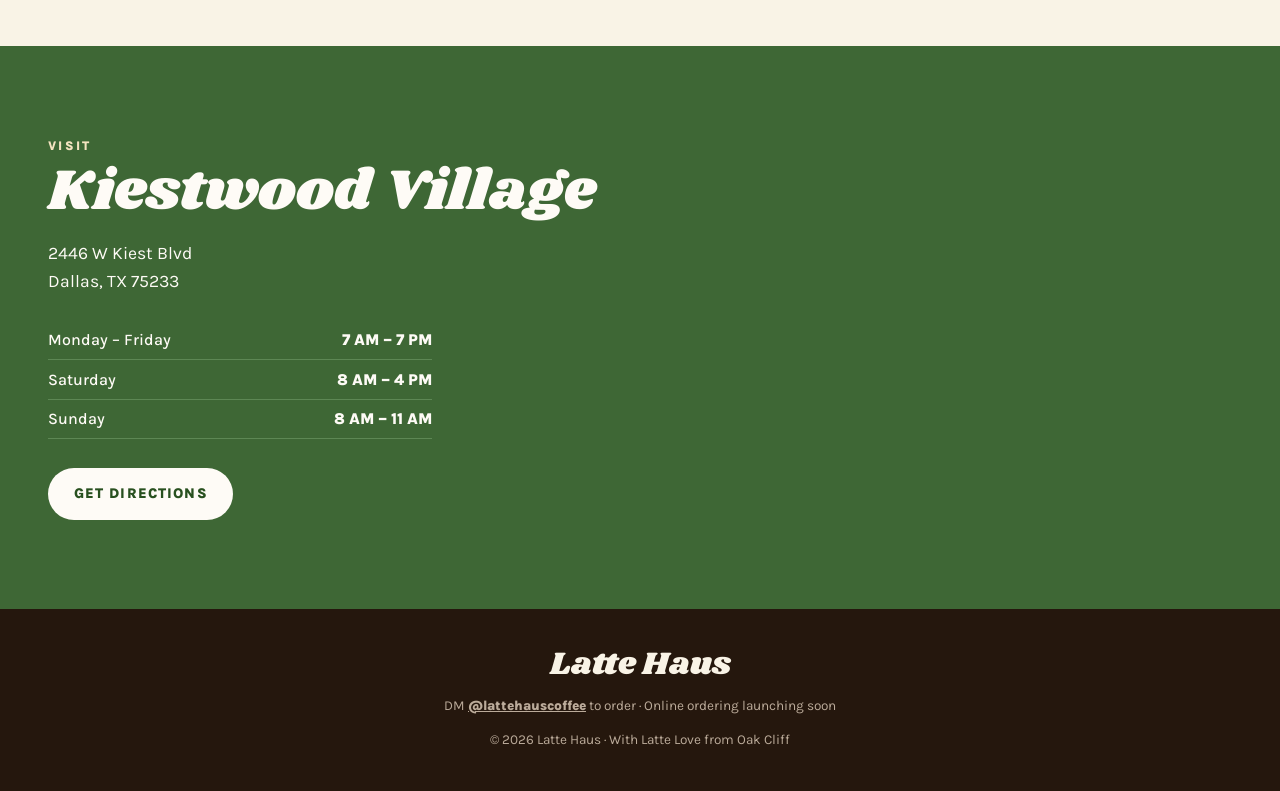
==== commit 554106b2: "mock2: swap terracotta for matcha green per Lee Co-Authored-By: Claude Fable 5 <noreply@anthropic.co" ====
--- a/mock2.html
+++ b/mock2.html
@@ -14,8 +14,8 @@
       --cream-deep: oklch(0.93 0.03 80);
       --espresso: oklch(0.28 0.035 55);
       --espresso-deep: oklch(0.22 0.03 55);
-      --terracotta: oklch(0.6 0.14 42);
-      --terracotta-deep: oklch(0.52 0.14 40);
+      --terracotta: oklch(0.47 0.09 140);
+      --terracotta-deep: oklch(0.39 0.09 140);
       --matcha: oklch(0.55 0.09 135);
       --whip: oklch(0.99 0.008 84);
       --display: 'Shrikhand', serif;
@@ -223,7 +223,7 @@
     .visit h2 { color: var(--whip); }
     .visit address { font-style: normal; font-size: 1.1rem; margin-top: 1rem; }
     .hours { margin-top: 1.6rem; width: 100%; max-width: 24rem; border-collapse: collapse; }
-    .hours td { padding: 0.4rem 0; border-bottom: 1px solid oklch(0.68 0.12 42); font-weight: 500; }
+    .hours td { padding: 0.4rem 0; border-bottom: 1px solid oklch(0.58 0.09 140); font-weight: 500; }
     .hours td:last-child { text-align: right; font-weight: 800; }
     .visit iframe { width: 100%; height: 100%; min-height: 320px; border: 0; border-radius: 14px; }
     .visit .btn-light { margin-top: 1.8rem; }
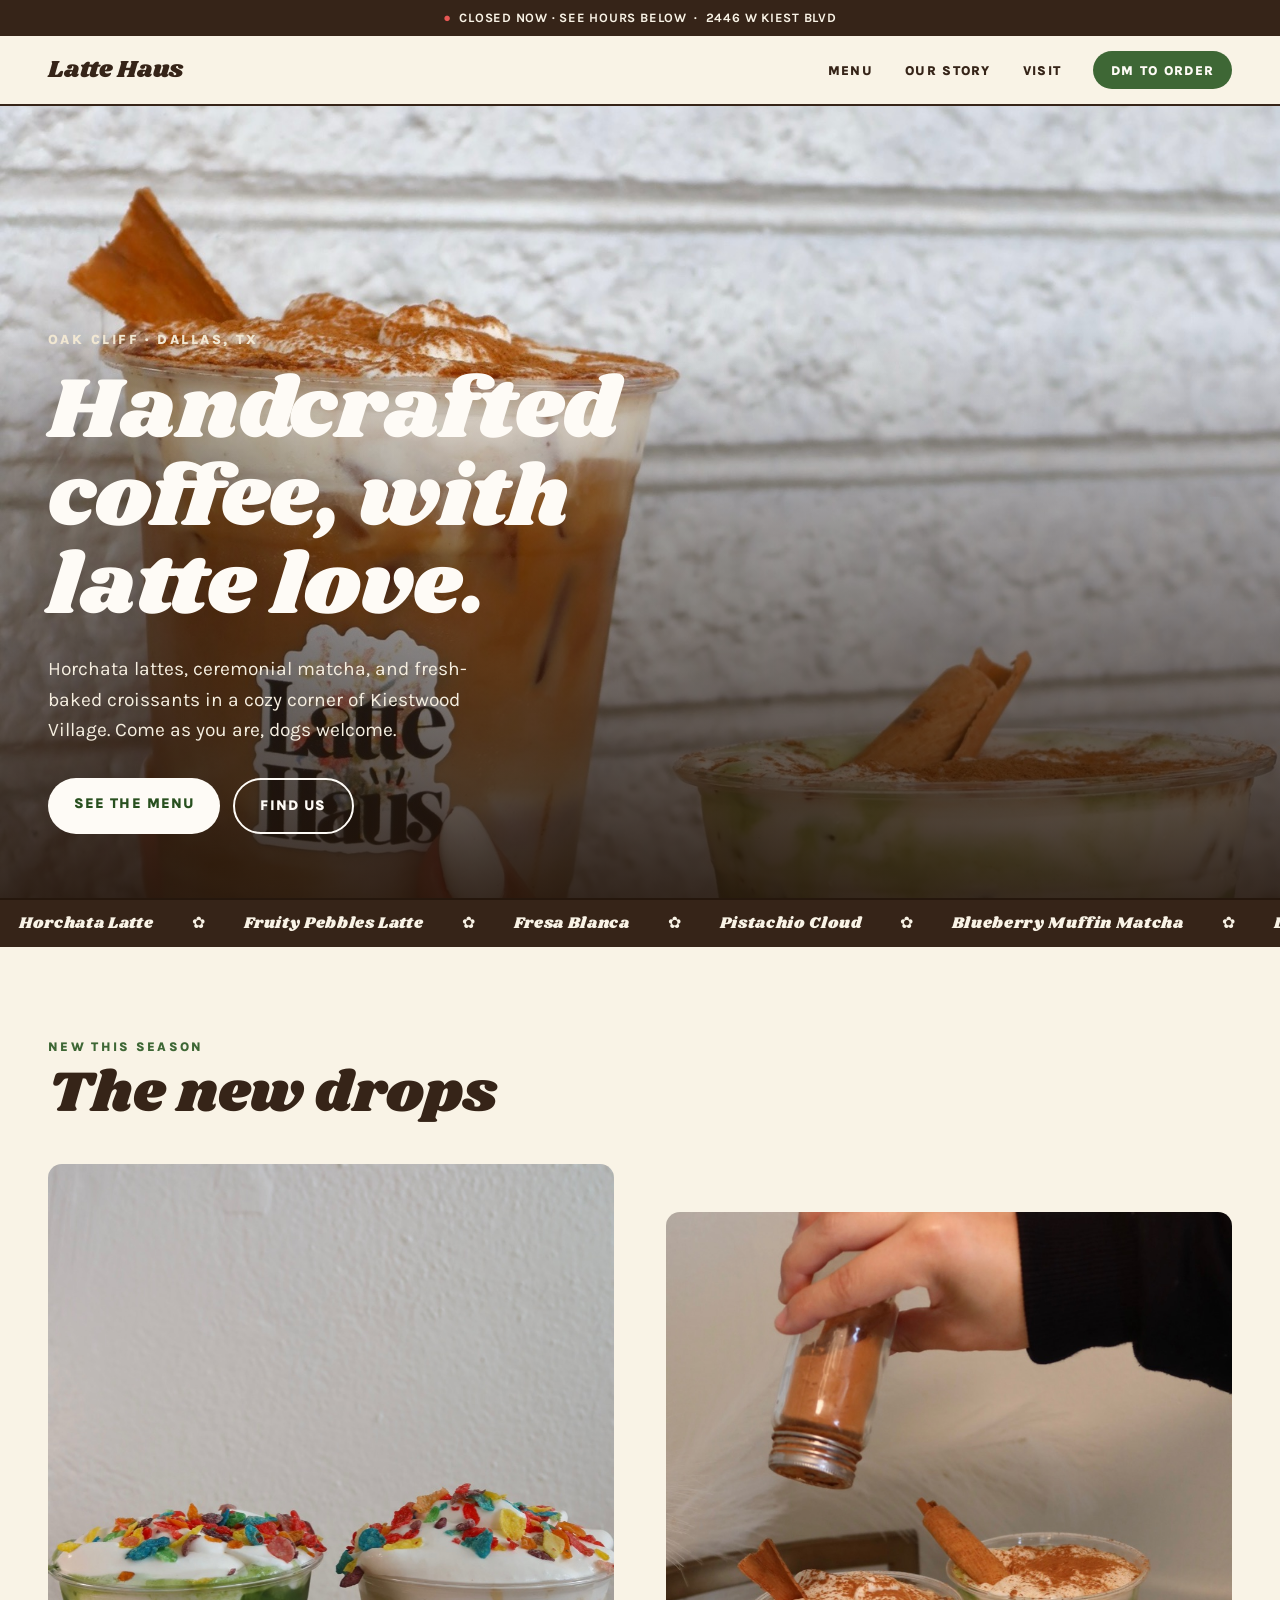
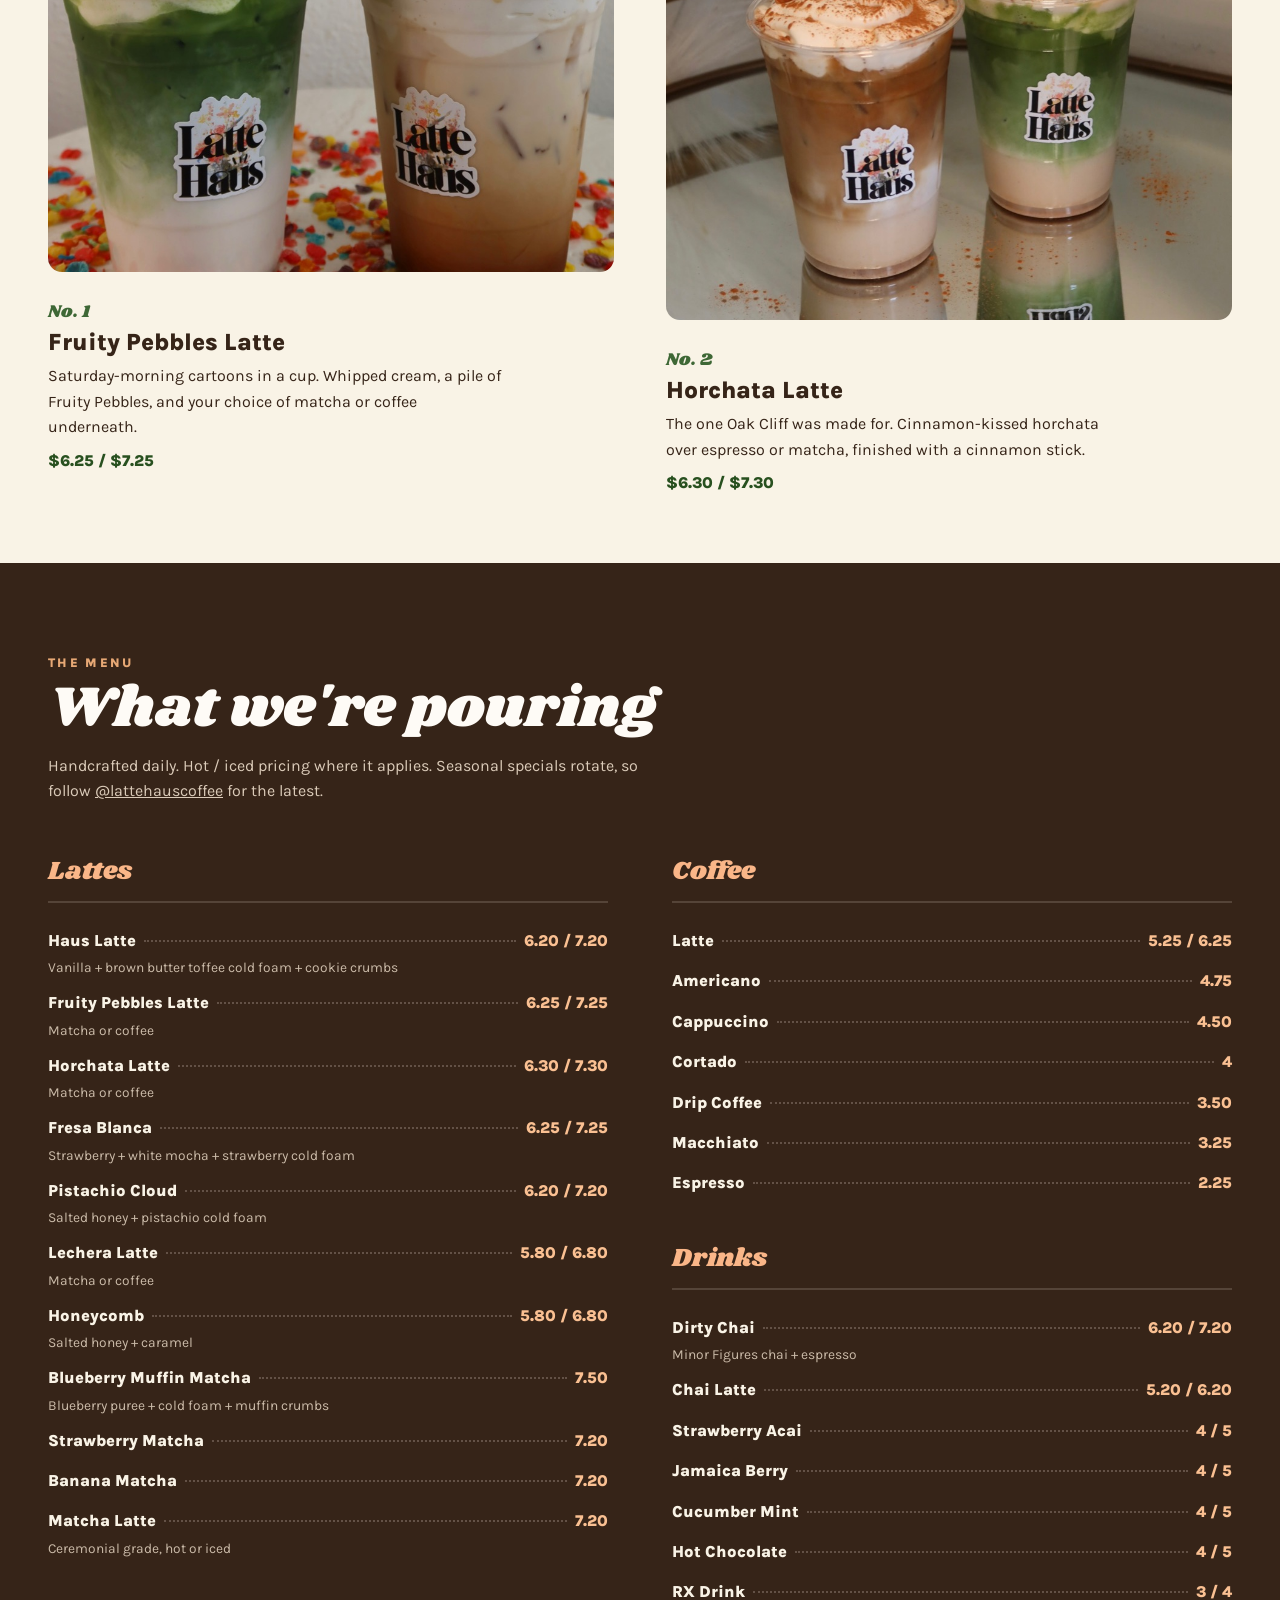
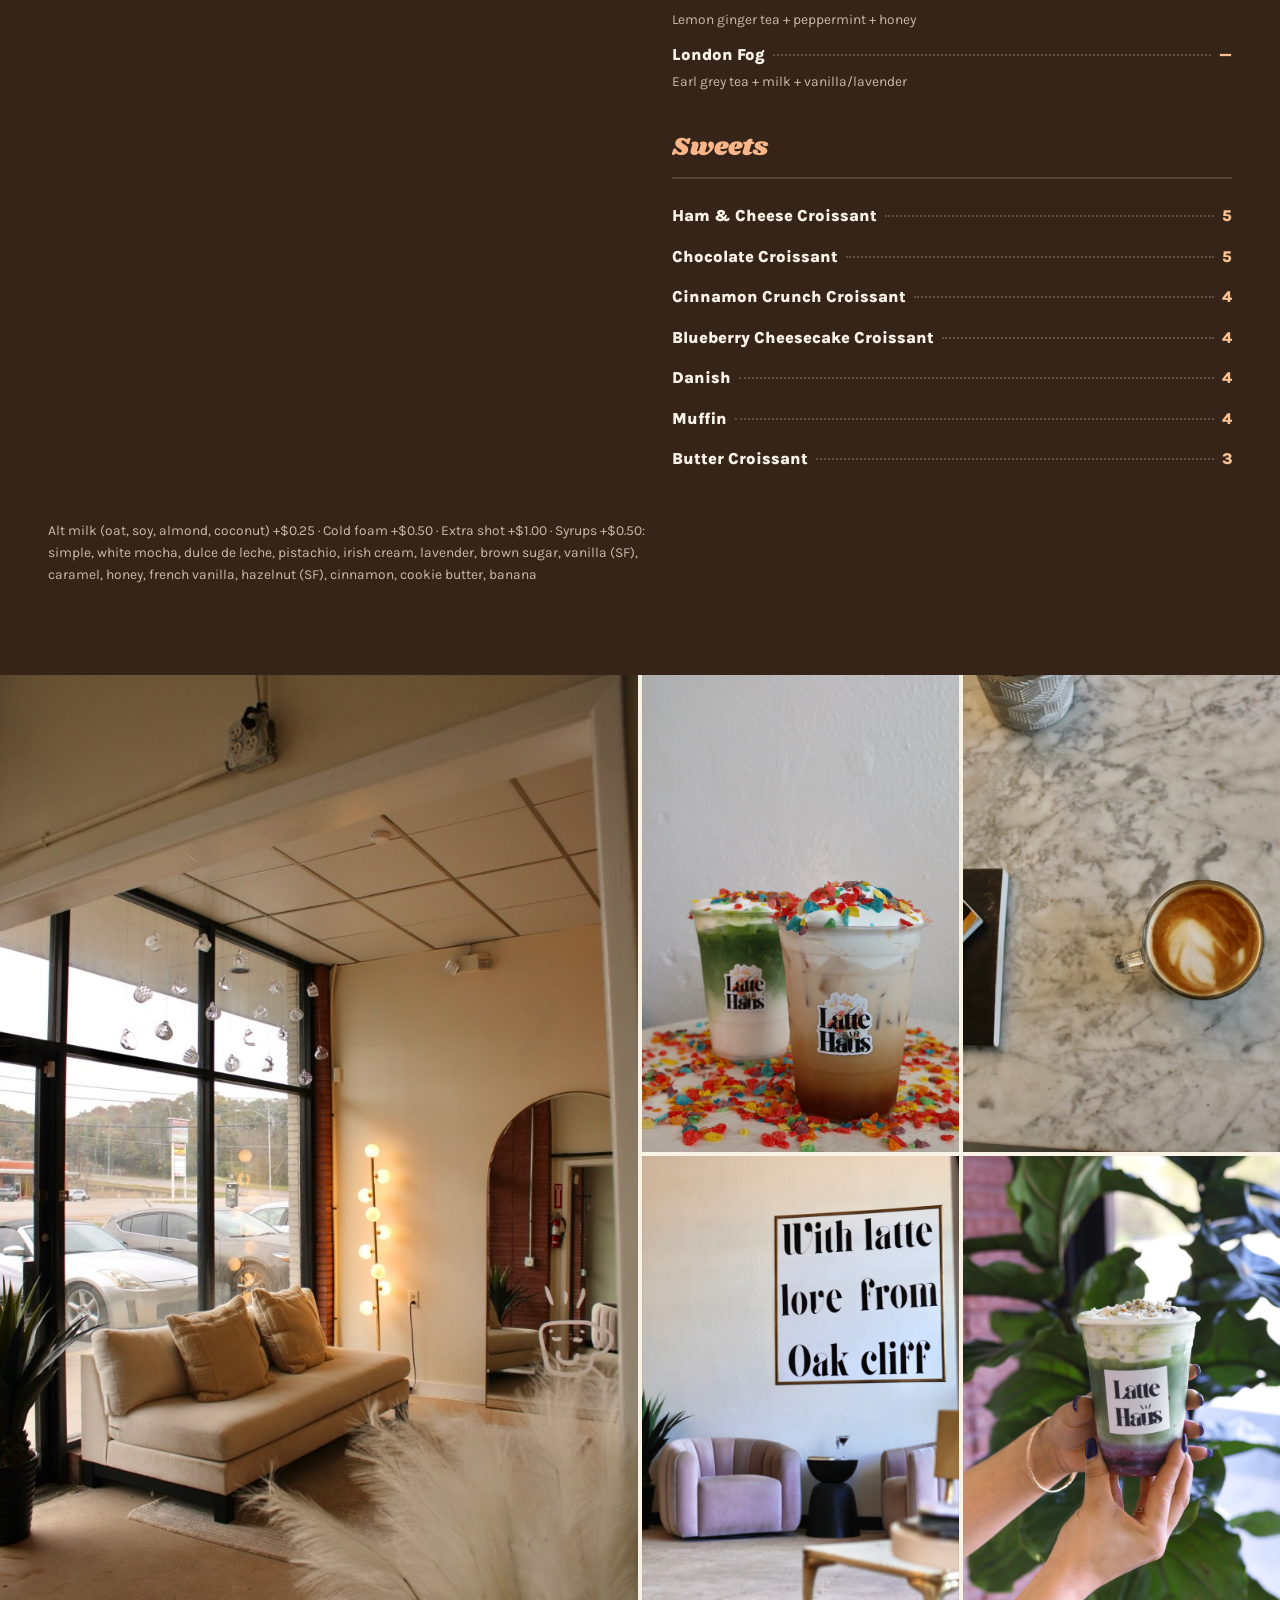
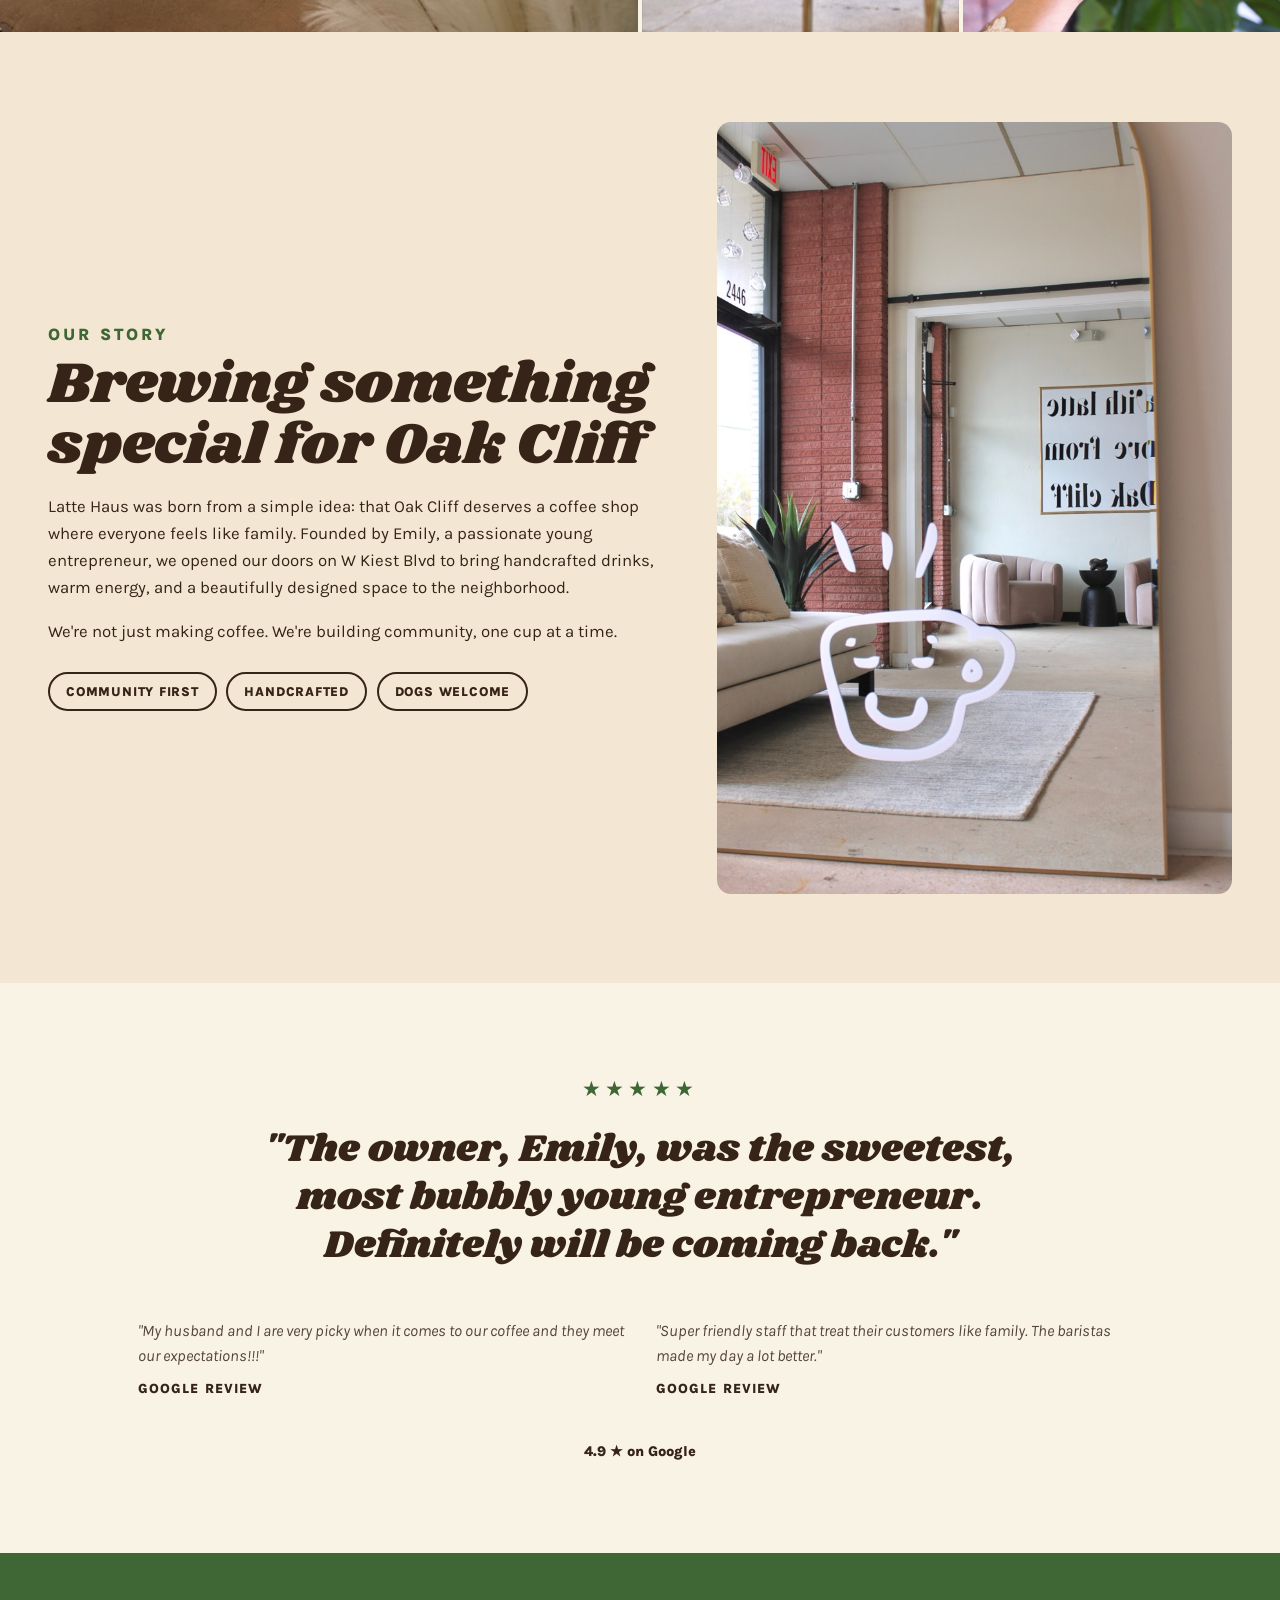
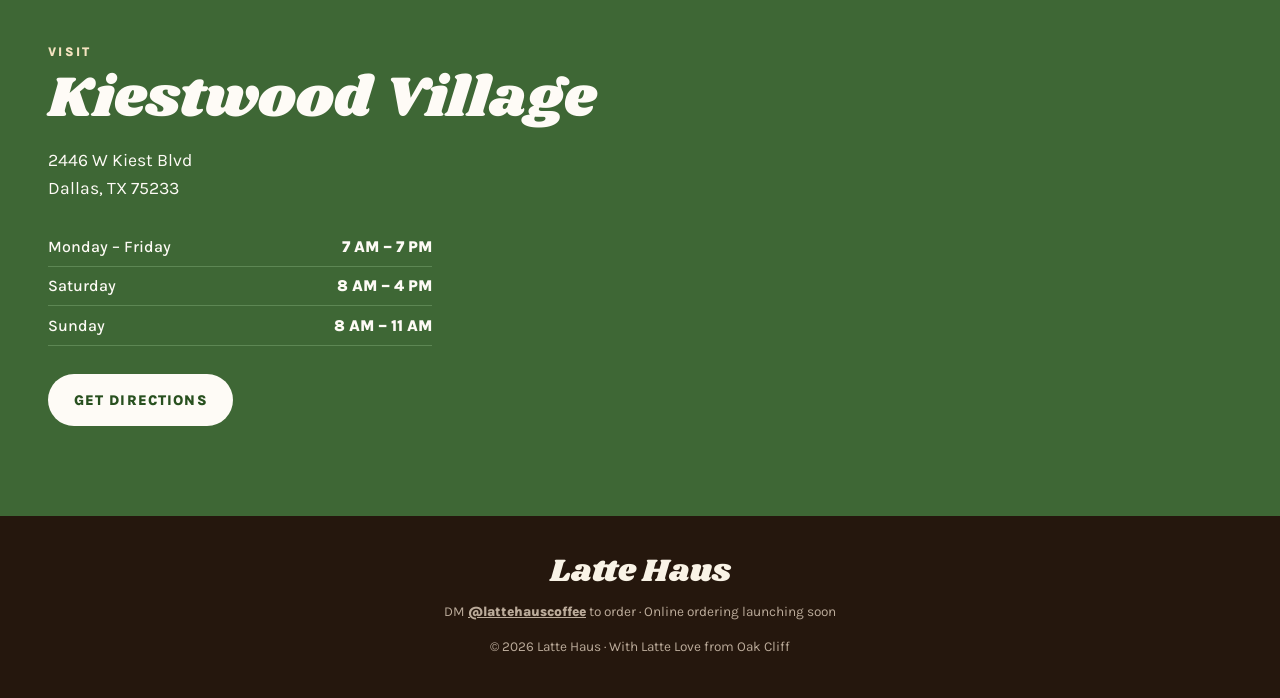
==== commit 6e872e30: "mock2: full-bleed photo hero with type overlay per Lee Co-Authored-By: Claude Fable 5 <noreply@anthr" ====
--- a/mock2.html
+++ b/mock2.html
@@ -69,27 +69,40 @@
     @media (min-width: 720px) { .nav-links a:not(.order-pill) { display: inline; } }
 
     /* ---------- hero ---------- */
-    .hero { background: var(--terracotta); color: var(--whip); }
-    .hero-inner {
-      display: grid; grid-template-columns: 1fr;
+    .hero {
+      position: relative; color: var(--whip);
+      min-height: clamp(540px, 88vh, 820px);
+      display: flex; align-items: flex-end;
+    }
+    .hero-img {
+      position: absolute; inset: 0; width: 100%; height: 100%;
+      object-fit: cover; object-position: center 38%;
+    }
+    .hero::after {
+      content: ''; position: absolute; inset: 0;
+      background: linear-gradient(to top, oklch(0.2 0.03 55 / 0.88) 0%, oklch(0.2 0.03 55 / 0.35) 45%, transparent 72%);
+    }
+    .hero-copy {
+      position: relative; z-index: 1; width: 100%;
       max-width: 1300px; margin: 0 auto;
-    }
-    .hero-copy { padding: clamp(2.5rem, 6vw, 5rem) clamp(1.25rem, 4vw, 3rem) clamp(2rem, 4vw, 4rem); }
+      padding: clamp(2.5rem, 6vw, 4.5rem) clamp(1.25rem, 4vw, 3rem) clamp(2.2rem, 5vw, 4rem);
+    }
     .hero-kicker {
       font-weight: 800; font-size: 0.85rem; letter-spacing: 0.18em;
       text-transform: uppercase; margin-bottom: 1rem;
-      color: oklch(0.9 0.05 84);
+      color: oklch(0.93 0.03 84);
     }
     h1 {
       font-family: var(--display);
-      font-size: clamp(2.6rem, 8.5vw, 5.6rem);
+      font-size: clamp(2.6rem, 8vw, 5.4rem);
       line-height: 1.02;
       font-weight: 400;
       text-wrap: balance;
+      max-width: 14ch;
     }
     .hero-copy p.sub {
       margin-top: 1.4rem; font-size: clamp(1rem, 2vw, 1.2rem);
-      max-width: 42ch; color: oklch(0.94 0.03 84);
+      max-width: 42ch; color: oklch(0.95 0.02 84);
     }
     .hero-ctas { margin-top: 2rem; display: flex; gap: 0.8rem; flex-wrap: wrap; }
     .btn {
@@ -99,12 +112,6 @@
     }
     .btn-light { background: var(--whip); color: var(--terracotta-deep); }
     .btn-ghost { border: 2px solid var(--whip); color: var(--whip); }
-    .hero-photo img { width: 100%; height: 100%; object-fit: cover; aspect-ratio: 4/3; }
-    @media (min-width: 900px) {
-      .hero-inner { grid-template-columns: 1.05fr 1fr; align-items: stretch; }
-      .hero-copy { align-self: center; }
-      .hero-photo img { aspect-ratio: auto; min-height: 560px; }
-    }
 
     /* ---------- ticker ---------- */
     .ticker {
@@ -253,18 +260,14 @@
   </nav>
 
   <header class="hero" id="top">
-    <div class="hero-inner">
-      <div class="hero-copy">
-        <p class="hero-kicker">Oak Cliff · Dallas, TX</p>
-        <h1>Handcrafted coffee, with latte love.</h1>
-        <p class="sub">Horchata lattes, ceremonial matcha, and fresh-baked croissants in a cozy corner of Kiestwood Village. Come as you are, dogs welcome.</p>
-        <div class="hero-ctas">
-          <a class="btn btn-light" href="#menu">See the Menu</a>
-          <a class="btn btn-ghost" href="#visit">Find Us</a>
-        </div>
-      </div>
-      <div class="hero-photo">
-        <img src="images/horchata-matcha-pair-wall.jpg" alt="Horchata Latte and matcha Horchata Latte, cinnamon-dusted, held up against the white brick outside Latte Haus">
+    <img class="hero-img" src="images/hero-brick.jpg" alt="Horchata Latte and matcha Horchata Latte, cinnamon-dusted, held up against the white brick outside Latte Haus">
+    <div class="hero-copy">
+      <p class="hero-kicker">Oak Cliff · Dallas, TX</p>
+      <h1>Handcrafted coffee, with latte love.</h1>
+      <p class="sub">Horchata lattes, ceremonial matcha, and fresh-baked croissants in a cozy corner of Kiestwood Village. Come as you are, dogs welcome.</p>
+      <div class="hero-ctas">
+        <a class="btn btn-light" href="#menu">See the Menu</a>
+        <a class="btn btn-ghost" href="#visit">Find Us</a>
       </div>
     </div>
   </header>
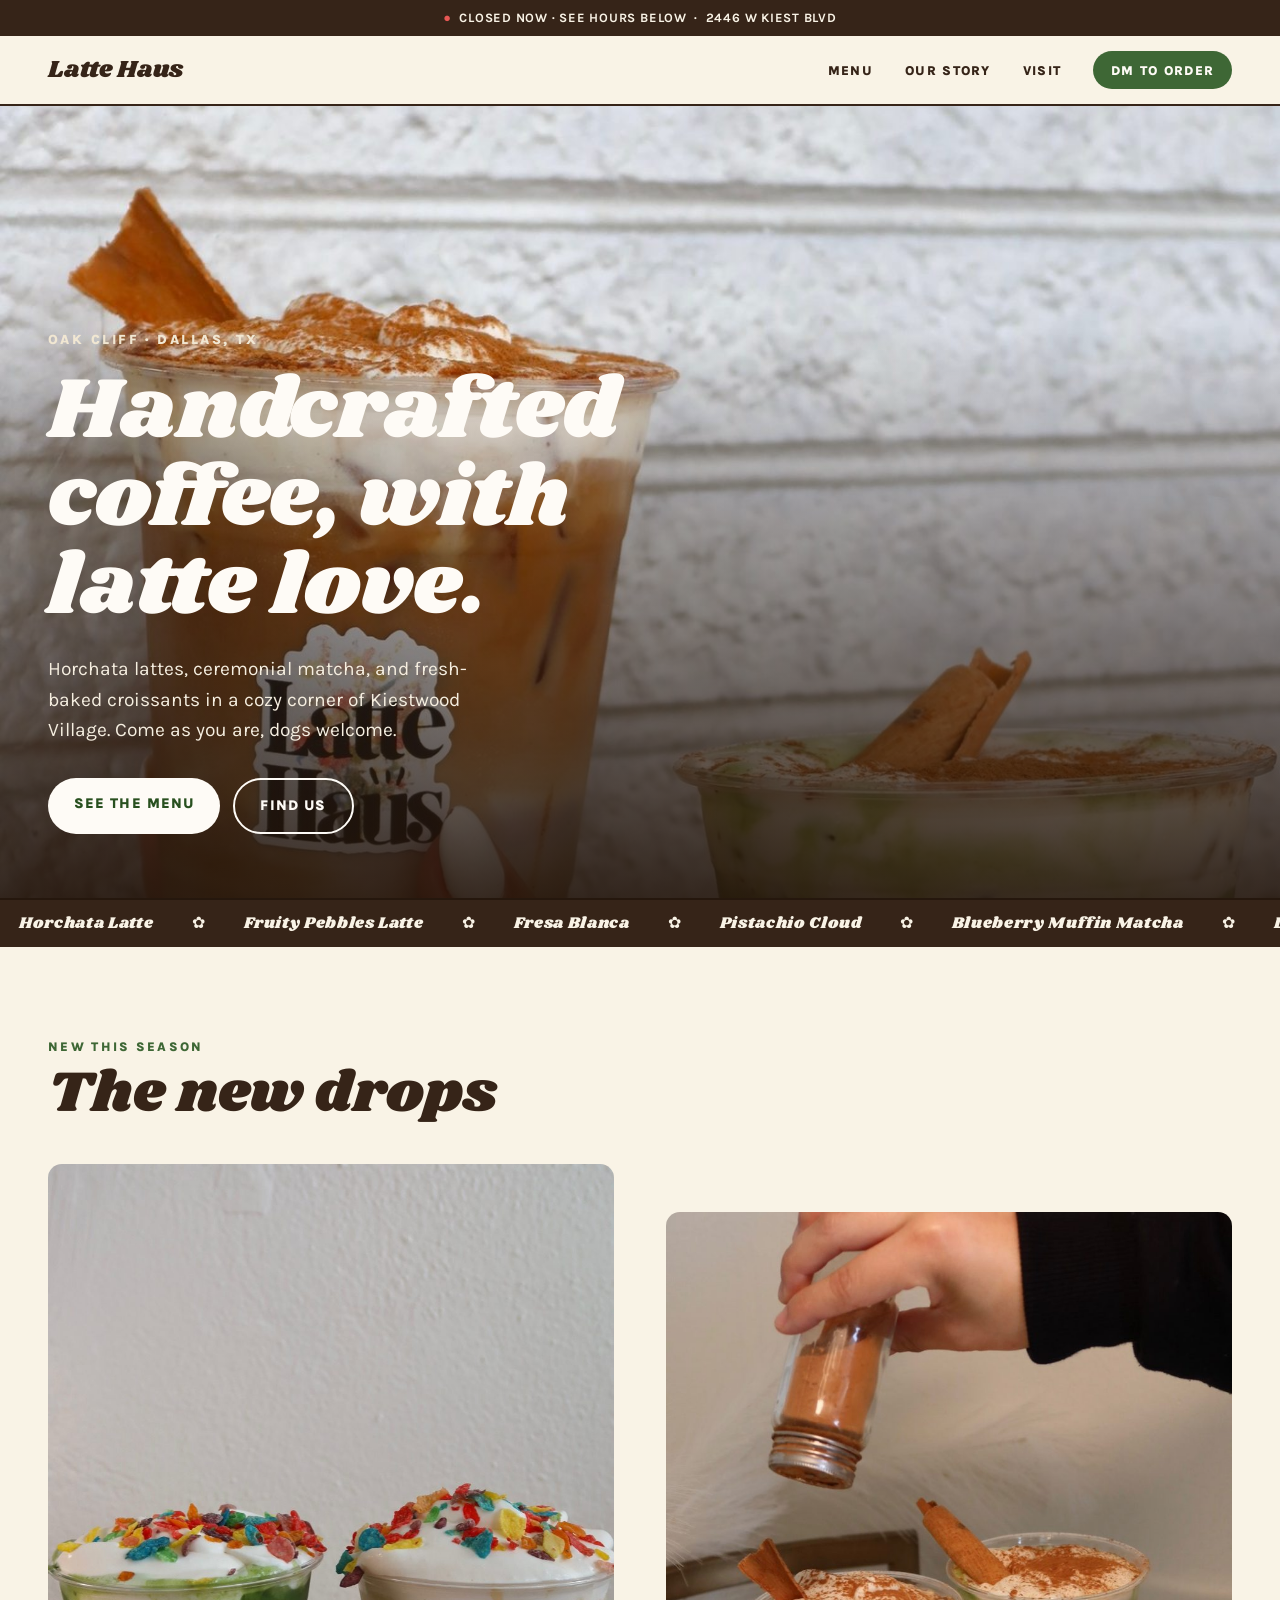
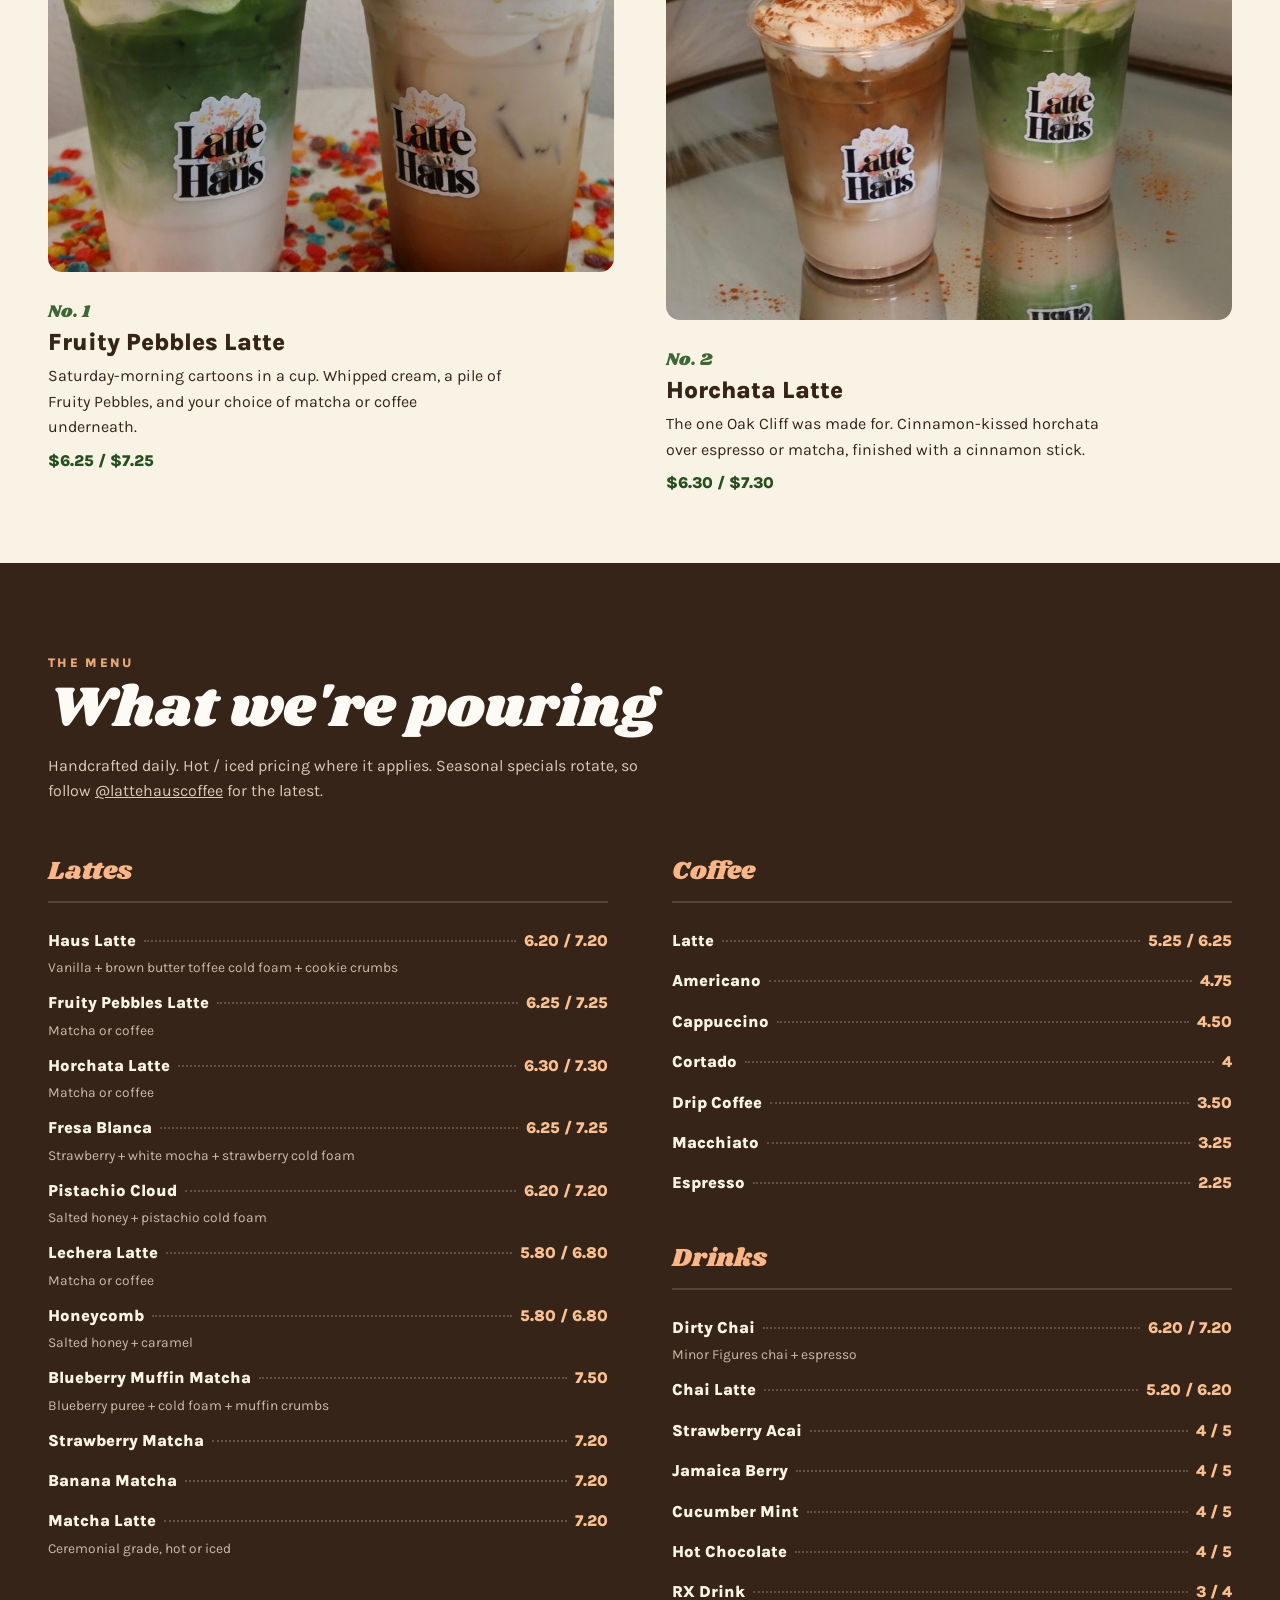
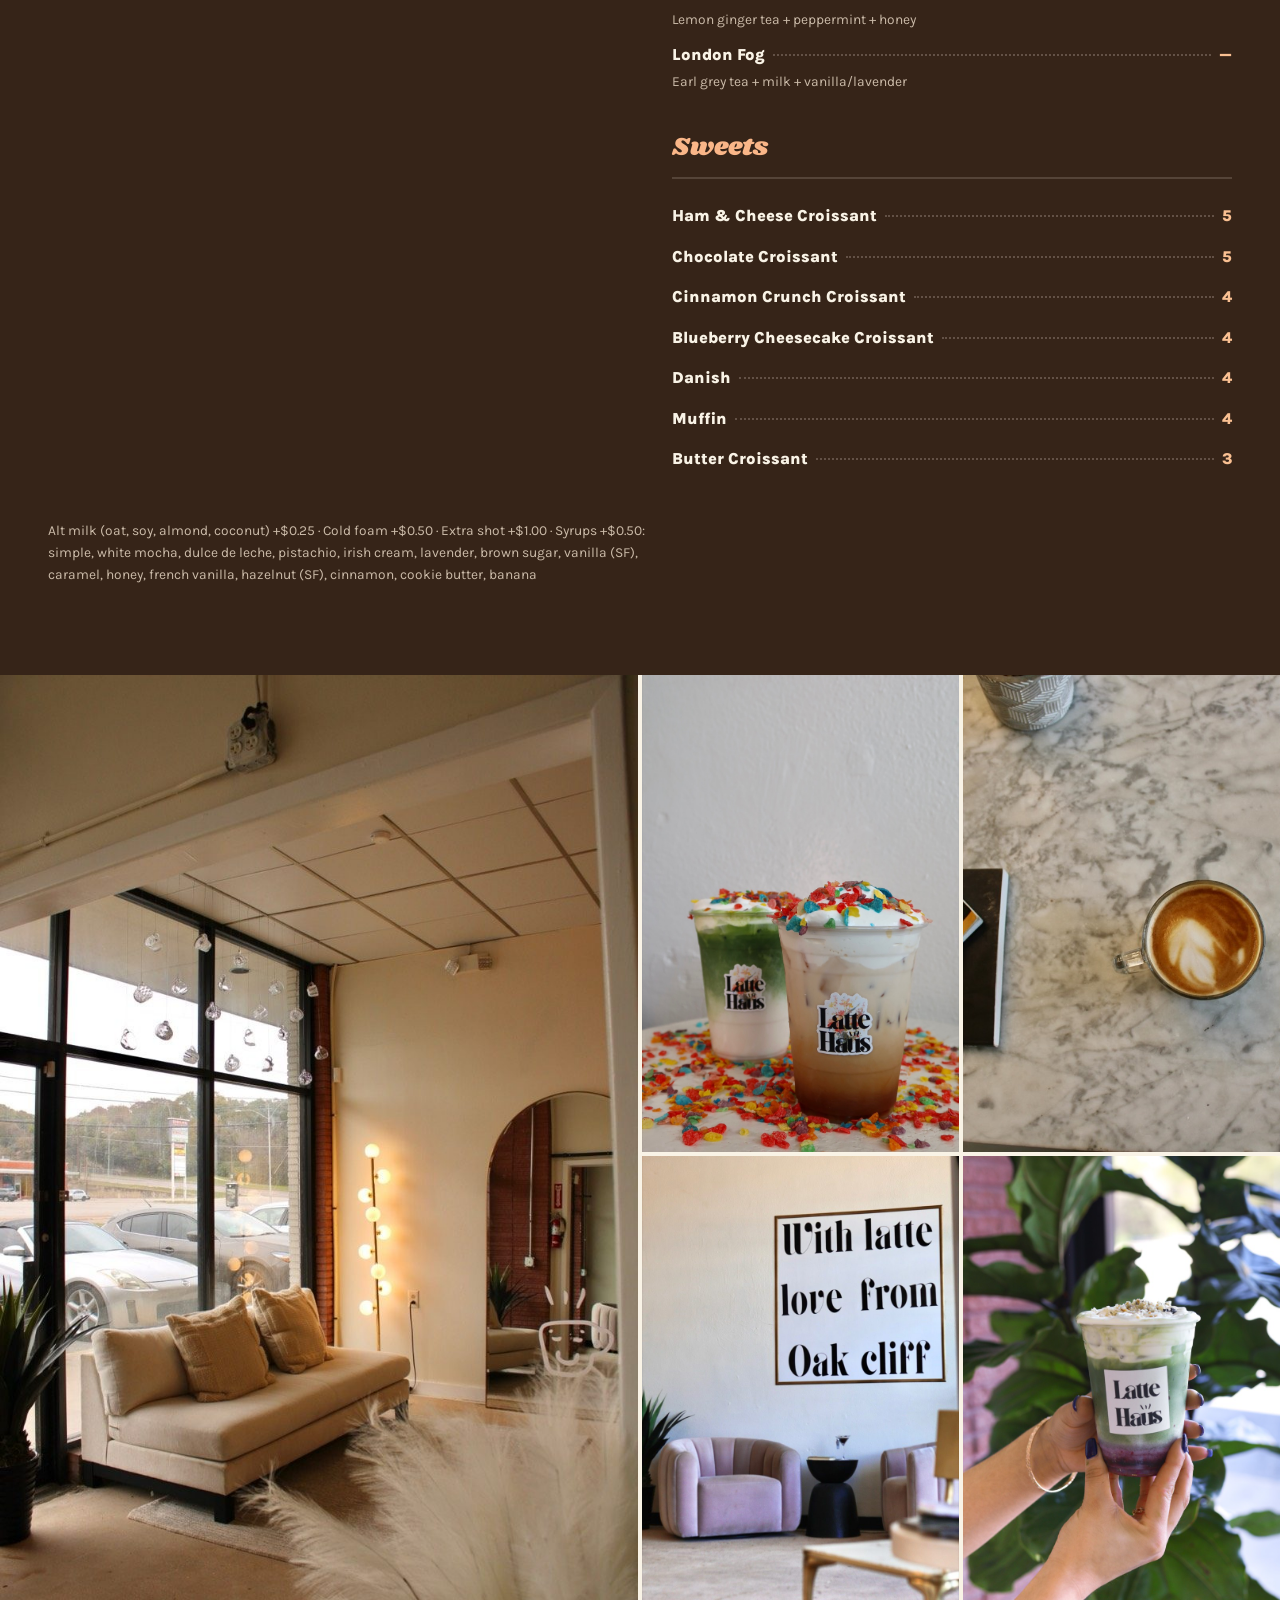
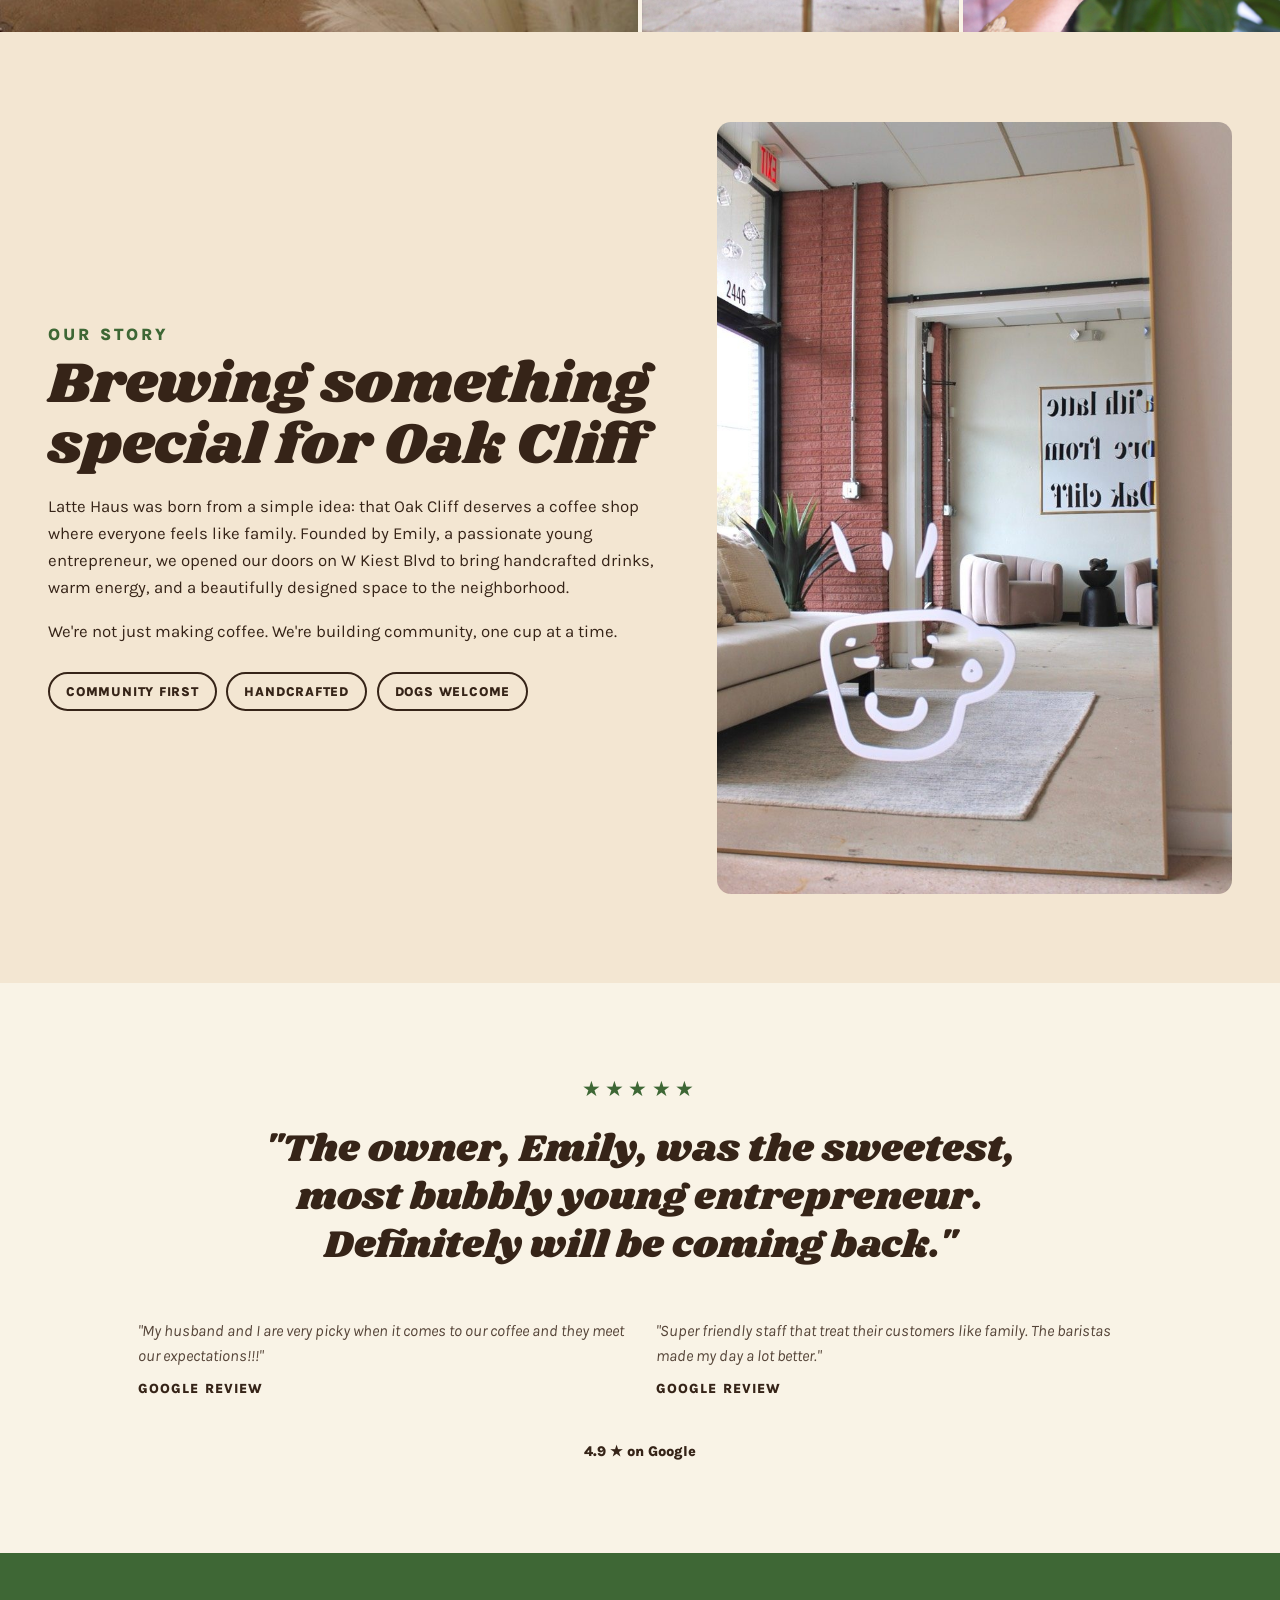
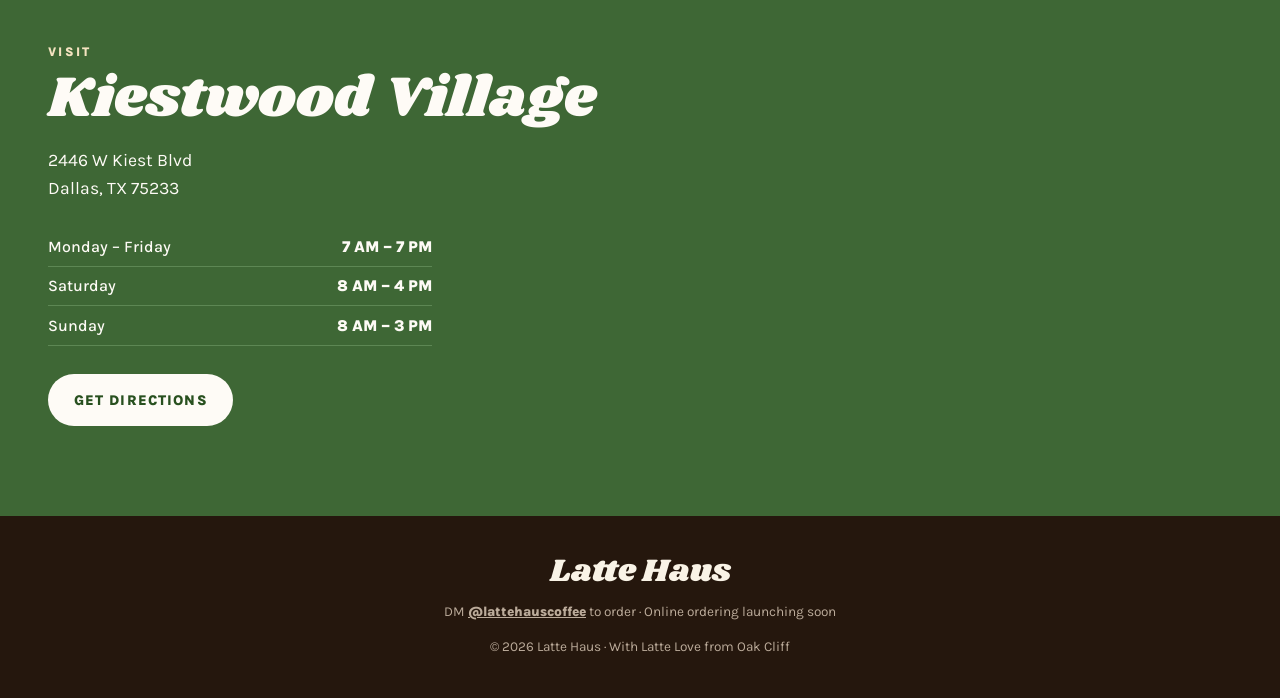
==== commit b79c963f: "Sunday hours 8am to 3pm (site, schema, badge, menu PDF, mock2) and cashless, cards only; menu images" ====
--- a/mock2.html
+++ b/mock2.html
@@ -244,6 +244,7 @@
     footer p { font-size: 0.85rem; margin-top: 0.8rem; color: oklch(0.75 0.03 70); }
     footer a { font-weight: 800; }
   </style>
+  <script defer src="/_vercel/insights/script.js"></script>
 </head>
 <body>
 
@@ -425,7 +426,7 @@
         <table class="hours">
           <tr><td>Monday – Friday</td><td>7 AM – 7 PM</td></tr>
           <tr><td>Saturday</td><td>8 AM – 4 PM</td></tr>
-          <tr><td>Sunday</td><td>8 AM – 11 AM</td></tr>
+          <tr><td>Sunday</td><td>8 AM – 3 PM</td></tr>
         </table>
         <a class="btn btn-light" href="https://maps.google.com/?q=Latte+Haus+2446+W+Kiest+Blvd+Dallas+TX+75233" target="_blank" rel="noopener">Get Directions</a>
       </div>
@@ -448,7 +449,7 @@
       }).formatToParts(now).reduce((acc, p) => (acc[p.type] = p.value, acc), {});
       const mins = parseInt(chicago.hour, 10) * 60 + parseInt(chicago.minute, 10);
       const day = chicago.weekday;
-      const windows = { Mon: [420, 1140], Tue: [420, 1140], Wed: [420, 1140], Thu: [420, 1140], Fri: [420, 1140], Sat: [480, 960], Sun: [480, 660] };
+      const windows = { Mon: [420, 1140], Tue: [420, 1140], Wed: [420, 1140], Thu: [420, 1140], Fri: [420, 1140], Sat: [480, 960], Sun: [480, 900] };
       const w = windows[day];
       const open = w && mins >= w[0] && mins < w[1];
       const fmt = m => {
